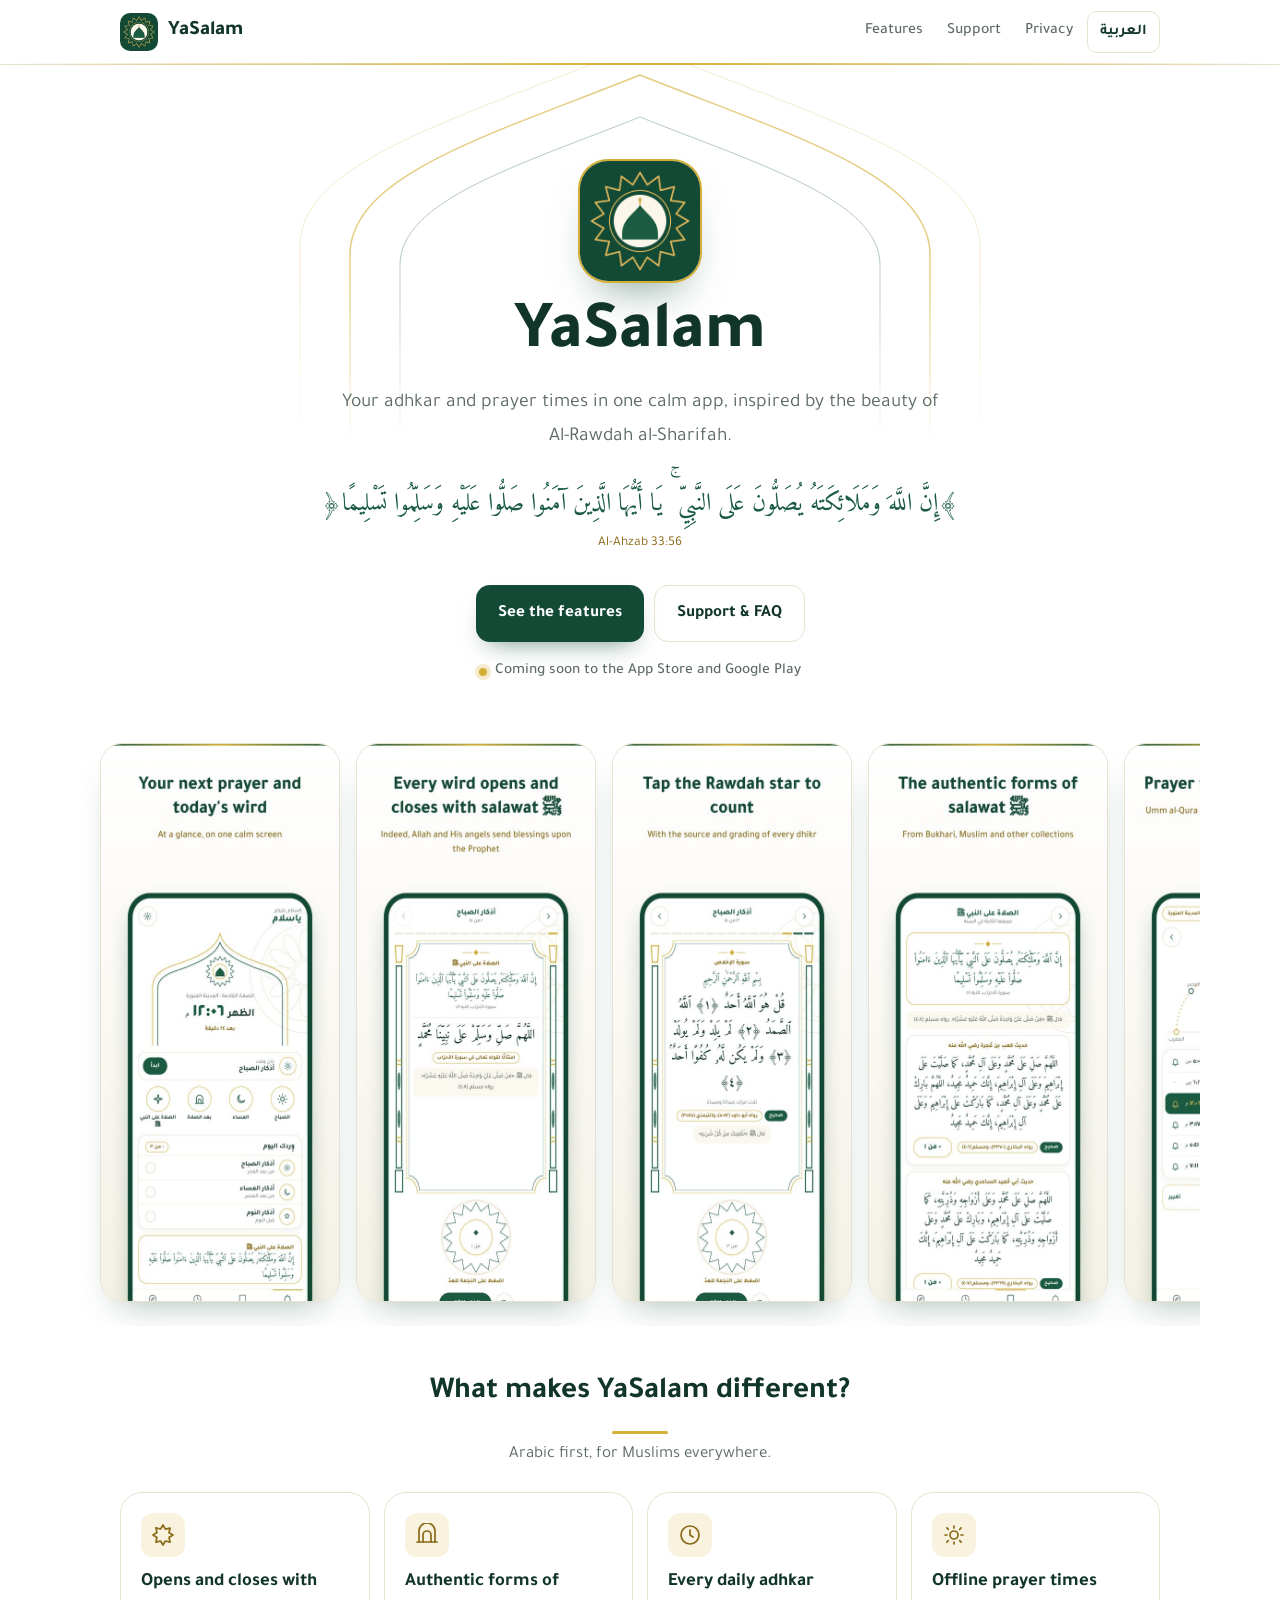
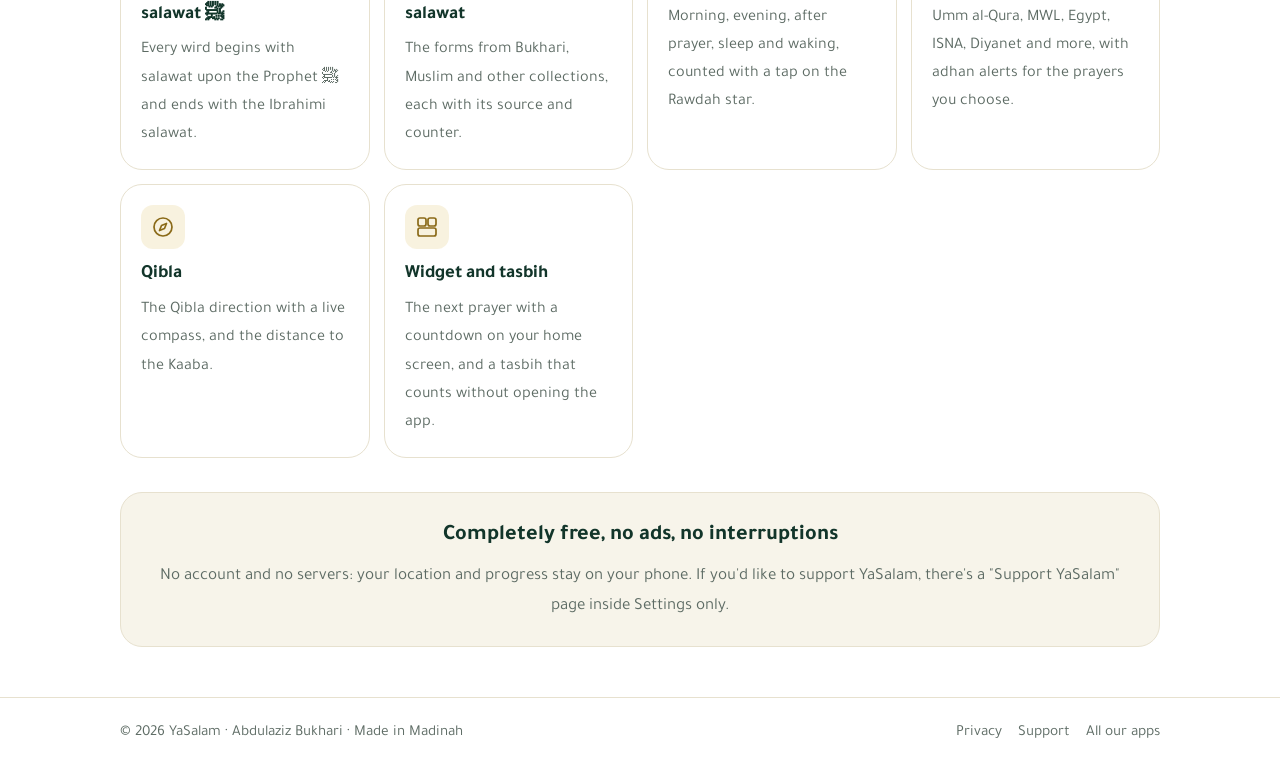
==== index.html @ 7290b542 "YaSalam website: landing, privacy, support Co-Authored-By: Claude Opus 5.5 <noreply@anthropic.com> C" ====
<!doctype html>
<html lang="ar" dir="rtl" data-l="ar">
<head>
<meta charset="utf-8">
<meta name="viewport" content="width=device-width, initial-scale=1, viewport-fit=cover">
<title>ياسلام · YaSalam — أذكار ومواقيت الصلاة والقبلة</title>
<meta name="description" content="ياسلام: أذكار الصباح والمساء تبدأ وتُختم بالصلاة على النبي ﷺ، مواقيت صلاة بدون إنترنت، القبلة، وودجت. مجاني بلا إعلانات. YaSalam: adhkar, offline prayer times and Qibla.">
<meta name="theme-color" content="#FFFFFF" media="(prefers-color-scheme: light)">
<meta name="theme-color" content="#0F2A20" media="(prefers-color-scheme: dark)">
<meta property="og:title" content="ياسلام · YaSalam — أذكار ومواقيت الصلاة والقبلة">
<meta property="og:description" content="ياسلام: أذكار الصباح والمساء تبدأ وتُختم بالصلاة على النبي ﷺ، مواقيت صلاة بدون إنترنت، القبلة، وودجت. مجاني بلا إعلانات. YaSalam: adhkar, offline prayer times and Qibla.">
<meta property="og:image" content="https://bukhaa0s-cyber.github.io/yasalam-app/img/og-ar.jpg">
<meta property="og:type" content="website">
<link rel="icon" href="img/favicon.png">
<link rel="apple-touch-icon" href="img/apple-touch-icon.png">
<link rel="preconnect" href="https://fonts.googleapis.com">
<link rel="preconnect" href="https://fonts.gstatic.com" crossorigin>
<link href="https://fonts.googleapis.com/css2?family=Amiri:wght@400;700&family=Tajawal:wght@400;500;700;800&display=swap" rel="stylesheet">
<link rel="stylesheet" href="site.css">
<script src="lang.js"></script>
</head>
<body>
<header class="top"><div class="wrap">
  <a class="brand" href="./"><img src="img/icon-512.png" alt="" width="38" height="38"><span class="ar">ياسلام</span><span class="en">YaSalam</span></a>
  <nav class="nav">
    <a class="hide-sm" href="./#features"><span class="ar">المزايا</span><span class="en">Features</span></a>
    <a href="support.html"><span class="ar">الدعم</span><span class="en">Support</span></a>
    <a class="hide-sm" href="privacy.html"><span class="ar">الخصوصية</span><span class="en">Privacy</span></a>
    <button class="lang" onclick="toggleLang()"><span class="ar">English</span><span class="en">العربية</span></button>
  </nav>
</div></header>

<main>
<section class="hero"><div class="wrap">
  <svg class="arch" viewBox="0 0 760 380" fill="none" aria-hidden="true">
  <path d="M90 380V190C90 110 230 70 380 10C530 70 670 110 670 190V380" stroke="#D4AF37" stroke-width="1.4" opacity=".7"/>
  <path d="M140 380V200C140 135 260 100 380 52C500 100 620 135 620 200V380" stroke="#1A5B42" stroke-width="1" opacity=".35"/>
  <path d="M40 380V180C40 95 210 50 380 -20C550 50 720 95 720 180V380" stroke="#D4AF37" stroke-width=".8" opacity=".35"/>
</svg>
  <img class="icon" src="img/icon-512.png" alt="" width="120" height="120">
  <h1><span class="ar">ياسلام</span><span class="en">YaSalam</span></h1>
  <p class="sub"><span class="ar">أذكارك ومواقيت صلاتك في تطبيق هادئ، مستوحى من جمال الروضة الشريفة.</span><span class="en">Your adhkar and prayer times in one calm app, inspired by the beauty of Al-Rawdah al-Sharifah.</span></p>
  <p class="verse">﴿إِنَّ اللَّهَ وَمَلَائِكَتَهُ يُصَلُّونَ عَلَى النَّبِيِّ ۚ يَا أَيُّهَا الَّذِينَ آمَنُوا صَلُّوا عَلَيْهِ وَسَلِّمُوا تَسْلِيمًا﴾<small><span class="ar">سورة الأحزاب: ٥٦</span><span class="en">Al-Ahzab 33:56</span></small></p>
  <div class="cta"><a class="btn" href="#features"><span class="ar">اكتشف المزايا</span><span class="en">See the features</span></a><a class="btn ghost" href="support.html"><span class="ar">الدعم والأسئلة</span><span class="en">Support & FAQ</span></a></div>
  <div class="soon"><i></i><span class="ar">قريباً على App Store وGoogle Play</span><span class="en">Coming soon to the App Store and Google Play</span></div>
</div></section>
<div class="shots"><img class="ar" src="shots/ar-1.jpg" alt="" loading="lazy" width="258" height="559"><img class="ar" src="shots/ar-2.jpg" alt="" loading="lazy" width="258" height="559"><img class="ar" src="shots/ar-3.jpg" alt="" loading="lazy" width="258" height="559"><img class="ar" src="shots/ar-4.jpg" alt="" loading="lazy" width="258" height="559"><img class="ar" src="shots/ar-5.jpg" alt="" loading="lazy" width="258" height="559"><img class="ar" src="shots/ar-6.jpg" alt="" loading="lazy" width="258" height="559"><img class="en" src="shots/en-1.jpg" alt="" loading="lazy" width="258" height="559"><img class="en" src="shots/en-2.jpg" alt="" loading="lazy" width="258" height="559"><img class="en" src="shots/en-3.jpg" alt="" loading="lazy" width="258" height="559"><img class="en" src="shots/en-4.jpg" alt="" loading="lazy" width="258" height="559"><img class="en" src="shots/en-5.jpg" alt="" loading="lazy" width="258" height="559"><img class="en" src="shots/en-6.jpg" alt="" loading="lazy" width="258" height="559"></div>
<section id="features"><div class="wrap">
  <h2 class="sec"><span class="ar">ما الذي يميّز ياسلام؟</span><span class="en">What makes YaSalam different?</span></h2>
  <p class="sec"><span class="ar">بالعربي أولاً، ولكل مسلم حول العالم.</span><span class="en">Arabic first, for Muslims everywhere.</span></p>
  <div class="grid"><div class="f"><div class="e"><svg viewBox="0 0 24 24" fill="none" stroke="currentColor" stroke-width="1.7" stroke-linecap="round" stroke-linejoin="round"><path d="M12 2l2.4 4.2 4.7-1.1-1.1 4.7L22 12l-4 2.4 1.1 4.7-4.7-1.1L12 22l-2.4-4-4.7 1.1 1.1-4.7L2 12l4-2.4L4.9 4.9l4.7 1.1z"/></svg></div><h3><span class="ar">يبدأ ويُختم بالصلاة على النبي ﷺ</span><span class="en">Opens and closes with salawat ﷺ</span></h3><p><span class="ar">كل ورد يُفتتح بالصلاة على النبي ﷺ ويُختم بالصلاة الإبراهيمية.</span><span class="en">Every wird begins with salawat upon the Prophet ﷺ and ends with the Ibrahimi salawat.</span></p></div><div class="f"><div class="e"><svg viewBox="0 0 24 24" fill="none" stroke="currentColor" stroke-width="1.7" stroke-linecap="round" stroke-linejoin="round"><path d="M4 19V8a8 8 0 0 1 16 0v11"/><path d="M8 19v-7a4 4 0 0 1 8 0v7"/><path d="M2 19h20"/></svg></div><h3><span class="ar">صيغ الصلاة على النبي ﷺ</span><span class="en">Authentic forms of salawat</span></h3><p><span class="ar">الصيغ الثابتة في الصحيحين وغيرهما، مع المصدر وعدّاد لكل صيغة.</span><span class="en">The forms from Bukhari, Muslim and other collections, each with its source and counter.</span></p></div><div class="f"><div class="e"><svg viewBox="0 0 24 24" fill="none" stroke="currentColor" stroke-width="1.7" stroke-linecap="round" stroke-linejoin="round"><circle cx="12" cy="12" r="9"/><path d="M12 7v5l3 2"/></svg></div><h3><span class="ar">أذكار اليوم كاملة</span><span class="en">Every daily adhkar</span></h3><p><span class="ar">الصباح والمساء وبعد الصلاة والنوم والاستيقاظ، بعدّاد بلمسة على نجمة الروضة.</span><span class="en">Morning, evening, after prayer, sleep and waking, counted with a tap on the Rawdah star.</span></p></div><div class="f"><div class="e"><svg viewBox="0 0 24 24" fill="none" stroke="currentColor" stroke-width="1.7" stroke-linecap="round" stroke-linejoin="round"><path d="M12 3v2M12 19v2M5 12H3M21 12h-2M6.3 6.3 4.9 4.9M19.1 19.1l-1.4-1.4M6.3 17.7l-1.4 1.4M19.1 4.9l-1.4 1.4"/><circle cx="12" cy="12" r="4"/></svg></div><h3><span class="ar">مواقيت بدون إنترنت</span><span class="en">Offline prayer times</span></h3><p><span class="ar">أم القرى ورابطة العالم الإسلامي والهيئة المصرية وISNA وديانت وغيرها، مع تنبيه الأذان.</span><span class="en">Umm al-Qura, MWL, Egypt, ISNA, Diyanet and more, with adhan alerts for the prayers you choose.</span></p></div><div class="f"><div class="e"><svg viewBox="0 0 24 24" fill="none" stroke="currentColor" stroke-width="1.7" stroke-linecap="round" stroke-linejoin="round"><circle cx="12" cy="12" r="9"/><path d="m15.5 8.5-2 5-5 2 2-5z"/></svg></div><h3><span class="ar">القبلة</span><span class="en">Qibla</span></h3><p><span class="ar">اتجاه القبلة بالبوصلة، والمسافة إلى الكعبة المشرفة.</span><span class="en">The Qibla direction with a live compass, and the distance to the Kaaba.</span></p></div><div class="f"><div class="e"><svg viewBox="0 0 24 24" fill="none" stroke="currentColor" stroke-width="1.7" stroke-linecap="round" stroke-linejoin="round"><rect x="3" y="3" width="8" height="8" rx="2"/><rect x="13" y="3" width="8" height="8" rx="2"/><rect x="3" y="13" width="18" height="8" rx="2"/></svg></div><h3><span class="ar">ودجت وسبحة</span><span class="en">Widget and tasbih</span></h3><p><span class="ar">الصلاة القادمة مع العدّ التنازلي على الشاشة الرئيسية، وسبحة تعدّ بلمسة دون فتح التطبيق.</span><span class="en">The next prayer with a countdown on your home screen, and a tasbih that counts without opening the app.</span></p></div></div>
  <div class="free">
    <h3><span class="ar">مجاني بالكامل، بلا إعلانات وبلا مقاطعة</span><span class="en">Completely free, no ads, no interruptions</span></h3>
    <p><span class="ar">لا حساب ولا خوادم: موقعك وأورادك تبقى على جهازك. ومن أحب أن يدعم التطبيق يجد صفحة «ادعم ياسلام» داخل الإعدادات فقط.</span><span class="en">No account and no servers: your location and progress stay on your phone. If you'd like to support YaSalam, there's a "Support YaSalam" page inside Settings only.</span></p>
  </div>
</div></section>
</main>
<footer><div class="wrap">
  <span>© 2026 <span class="ar">ياسلام · عبدالعزيز بخاري · صُنع في المدينة المنورة</span><span class="en">YaSalam · Abdulaziz Bukhari · Made in Madinah</span></span>
  <span class="links">
    <a href="privacy.html"><span class="ar">سياسة الخصوصية</span><span class="en">Privacy</span></a>
    <a href="support.html"><span class="ar">الدعم</span><span class="en">Support</span></a>
    <a href="/"><span class="ar">كل تطبيقاتنا</span><span class="en">All our apps</span></a>
  </span>
</div></footer>
</body>
</html>
---- site.css ----
:root{
  --bg:#FFFFFF; --bg2:#F7F4EA; --card:#FFFFFF; --ink:#12352A; --muted:#5D6B64; --line:#E7E1CF;
  --green:#1A5B42; --green2:#134A35; --gold:#D4AF37; --goldt:#8A6A18; --radius:22px;
}
@media (prefers-color-scheme:dark){
  :root:not([data-theme="light"]){--bg:#0F2A20;--bg2:#13342A;--card:#16392E;--ink:#F3EFE3;--muted:#A9B8B0;--line:#24493C;--green:#7FC4A3;--green2:#0F2A20;--gold:#E2C15A;--goldt:#E2C15A}
}
:root[data-theme="dark"]{--bg:#0F2A20;--bg2:#13342A;--card:#16392E;--ink:#F3EFE3;--muted:#A9B8B0;--line:#24493C;--green:#7FC4A3;--green2:#0F2A20;--gold:#E2C15A;--goldt:#E2C15A}
*{box-sizing:border-box}
html{-webkit-text-size-adjust:100%;scroll-behavior:smooth}
body{margin:0;background:var(--bg);color:var(--ink);font:17px/1.75 'Tajawal',-apple-system,'Segoe UI',Roboto,sans-serif;-webkit-font-smoothing:antialiased}
html[data-l='ar'] .en,html[data-l='en'] .ar{display:none!important}
a{color:var(--green)}
img{display:block;max-width:100%}
.wrap{max-width:1080px;margin:0 auto;padding:0 20px}
.amiri{font-family:'Amiri',serif}
header.top{position:sticky;top:0;z-index:10;background:color-mix(in srgb,var(--bg) 88%,transparent);backdrop-filter:blur(12px);border-bottom:1px solid var(--line)}
header.top::after{content:'';position:absolute;inset:auto 0 -1px 0;height:2px;background:linear-gradient(90deg,transparent,var(--gold),transparent)}
header.top .wrap{display:flex;align-items:center;justify-content:space-between;height:64px;gap:12px}
.brand{display:flex;align-items:center;gap:10px;text-decoration:none;color:var(--ink);font-weight:800;font-size:1.2em}
.brand img{width:38px;height:38px;border-radius:10px}
.nav{display:flex;align-items:center;gap:4px}
.nav a{text-decoration:none;color:var(--muted);font-weight:500;font-size:.92em;padding:8px 10px;border-radius:10px}
.nav a:hover{color:var(--ink);background:var(--bg2)}
.lang{border:1px solid var(--line);background:var(--card);color:var(--ink);border-radius:10px;padding:7px 12px;font:inherit;font-weight:700;font-size:.88em;cursor:pointer}
.lang:hover{border-color:var(--gold)}
@media (max-width:560px){.hide-sm{display:none}}

.hero{position:relative;text-align:center;padding:56px 0 24px;overflow:hidden}
.hero .arch{position:absolute;left:50%;top:0;transform:translateX(-50%);width:min(760px,140vw);height:auto;opacity:.9;z-index:-1;-webkit-mask-image:linear-gradient(#000 55%,transparent);mask-image:linear-gradient(#000 55%,transparent)}
.hero .icon{width:120px;height:120px;border-radius:28px;margin:40px auto 18px;box-shadow:0 0 0 2px var(--gold),0 24px 40px -18px rgba(19,74,53,.5)}
.hero h1{margin:0;font-size:clamp(2.6em,8vw,4em);line-height:1.1;font-weight:800;color:var(--ink)}
.hero .sub{margin:12px auto 0;max-width:620px;font-size:1.15em;color:var(--muted)}
.verse{margin:26px auto 0;max-width:640px;font-family:'Amiri',serif;font-size:1.45em;line-height:2;color:var(--green)}
.verse small{display:block;font-family:'Tajawal',sans-serif;font-size:.55em;color:var(--goldt)}
.cta{display:flex;flex-wrap:wrap;gap:10px;justify-content:center;margin:28px 0 0}
.btn{display:inline-flex;align-items:center;gap:8px;text-decoration:none;font-weight:700;padding:13px 22px;border-radius:14px;background:var(--green2);color:#fff;box-shadow:0 12px 24px -12px rgba(19,74,53,.6)}
:root[data-theme="dark"] .btn{background:var(--gold);color:#0F2A20}
@media (prefers-color-scheme:dark){:root:not([data-theme="light"]) .btn{background:var(--gold);color:#0F2A20}}
.btn.ghost{background:transparent;color:var(--ink);border:1px solid var(--line);box-shadow:none}
.soon{display:inline-flex;align-items:center;gap:8px;margin-top:16px;font-size:.9em;font-weight:500;color:var(--muted)}
.soon i{width:8px;height:8px;border-radius:50%;background:var(--gold);box-shadow:0 0 0 4px color-mix(in srgb,var(--gold) 25%,transparent)}

.shots{display:flex;gap:16px;overflow-x:auto;scroll-snap-type:x mandatory;padding:30px 20px 24px;margin:0 auto;max-width:1120px;scrollbar-width:thin}
.shots img{flex:0 0 auto;width:min(240px,62vw);border-radius:22px;scroll-snap-align:center;box-shadow:0 18px 36px -20px rgba(19,74,53,.45);border:1px solid var(--line)}

h2.sec{text-align:center;font-size:1.8em;margin:40px 0 6px}
h2.sec::after{content:'';display:block;width:56px;height:3px;margin:12px auto 0;border-radius:3px;background:var(--gold)}
p.sec{text-align:center;color:var(--muted);margin:0 0 22px}
.grid{display:grid;grid-template-columns:repeat(auto-fit,minmax(240px,1fr));gap:14px}
.f{background:var(--card);border:1px solid var(--line);border-radius:var(--radius);padding:20px}
.f .e{width:44px;height:44px;border-radius:12px;display:grid;place-items:center;background:color-mix(in srgb,var(--gold) 16%,transparent);color:var(--goldt);margin-bottom:10px}
.f .e svg{width:24px;height:24px}
.f h3{margin:0 0 4px;font-size:1.1em}
.f p{margin:0;color:var(--muted);font-size:.95em}
.free{margin:34px 0 0;background:var(--bg2);border:1px solid var(--line);border-radius:var(--radius);padding:24px;text-align:center}
.free h3{margin:0 0 6px;font-size:1.3em}
.free p{margin:0;color:var(--muted)}

.doc{max-width:760px;margin:0 auto;padding:40px 20px 20px}
.doc h1{font-size:2em;margin:0 0 4px}
.doc .date{color:var(--muted);margin:0 0 20px}
.doc h2{font-size:1.25em;margin:28px 0 8px;color:var(--green)}
.doc ul{padding-inline-start:22px}
.doc li{margin:4px 0}
.card{background:var(--card);border:1px solid var(--line);border-radius:var(--radius);padding:20px;margin:14px 0}
details{background:var(--card);border:1px solid var(--line);border-radius:16px;padding:14px 18px;margin:10px 0}
summary{cursor:pointer;font-weight:700}
details p{margin:10px 0 0;color:var(--muted)}

footer{margin-top:50px;border-top:1px solid var(--line);padding:22px 0 30px;color:var(--muted);font-size:.9em}
footer .wrap{display:flex;flex-wrap:wrap;gap:10px 22px;justify-content:space-between;align-items:center}
footer a{color:var(--muted);text-decoration:none}
footer a:hover{color:var(--ink)}
footer .links{display:flex;gap:16px;flex-wrap:wrap}
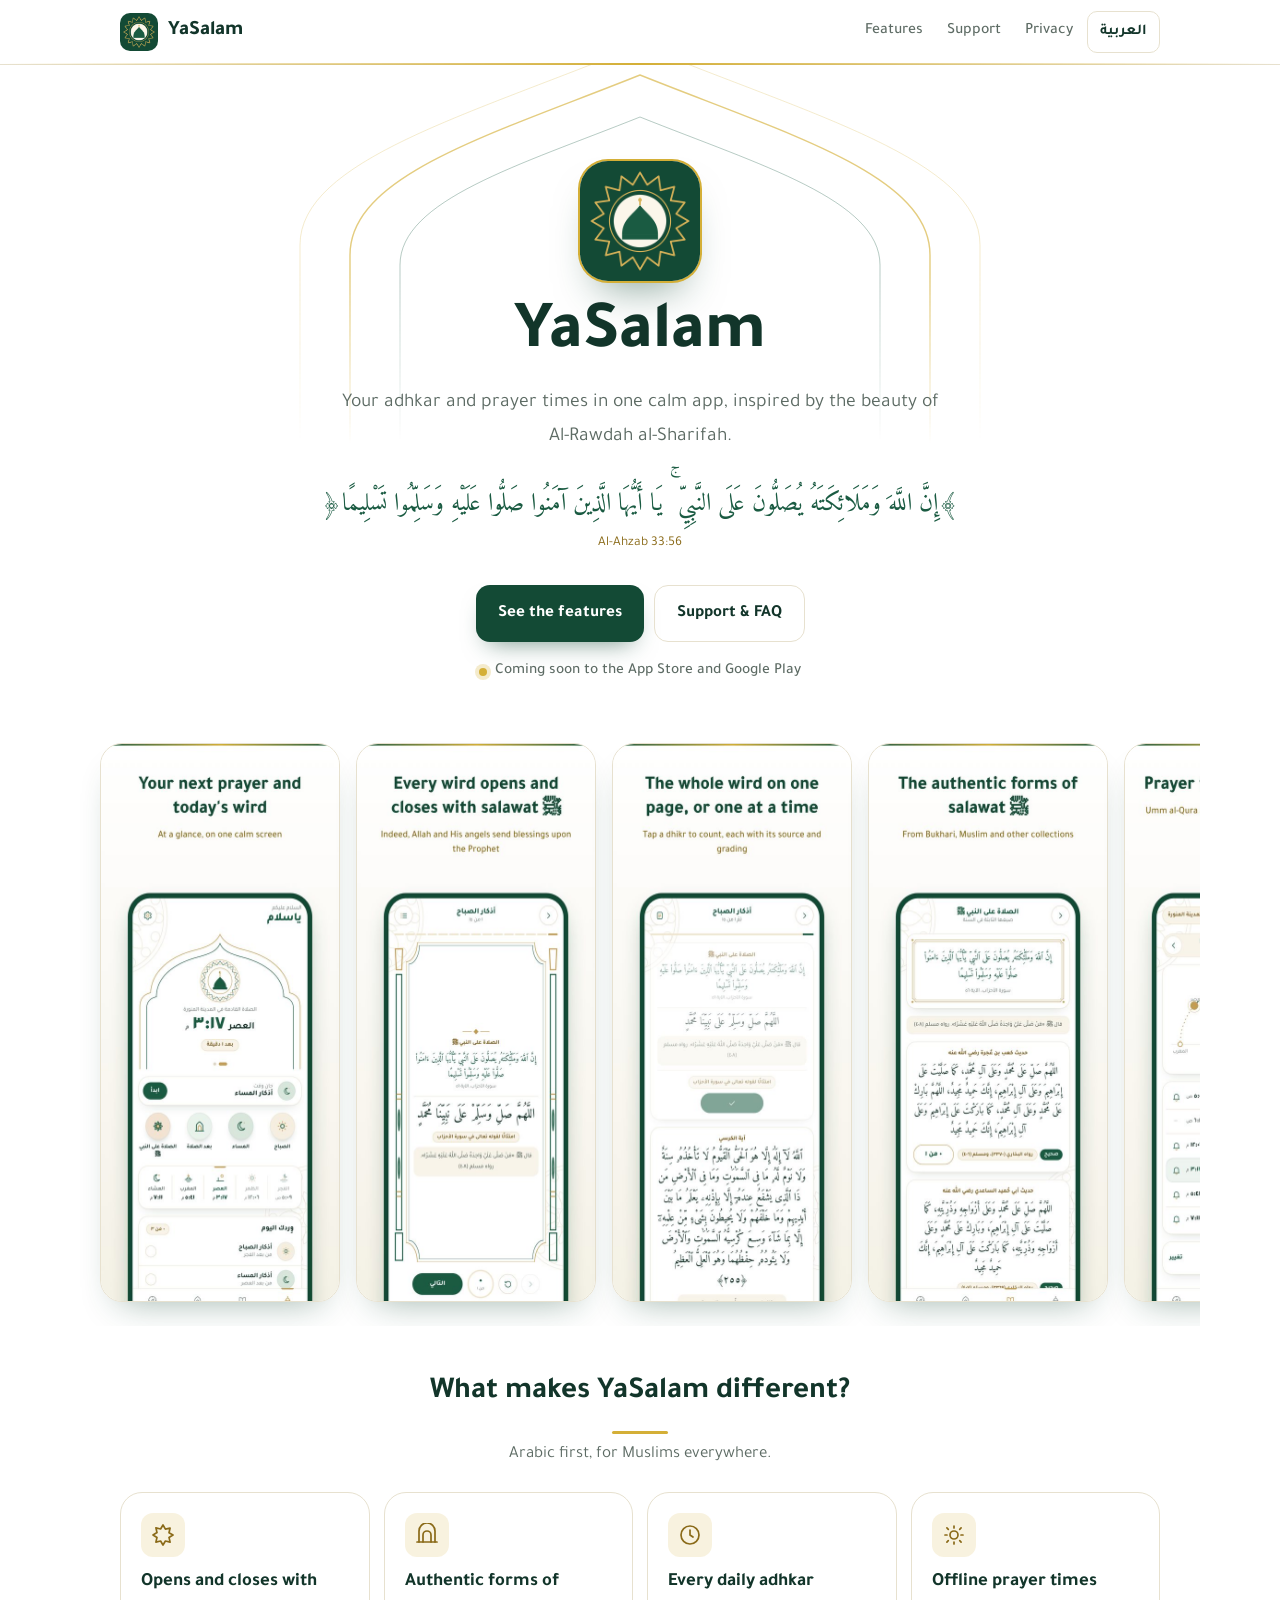
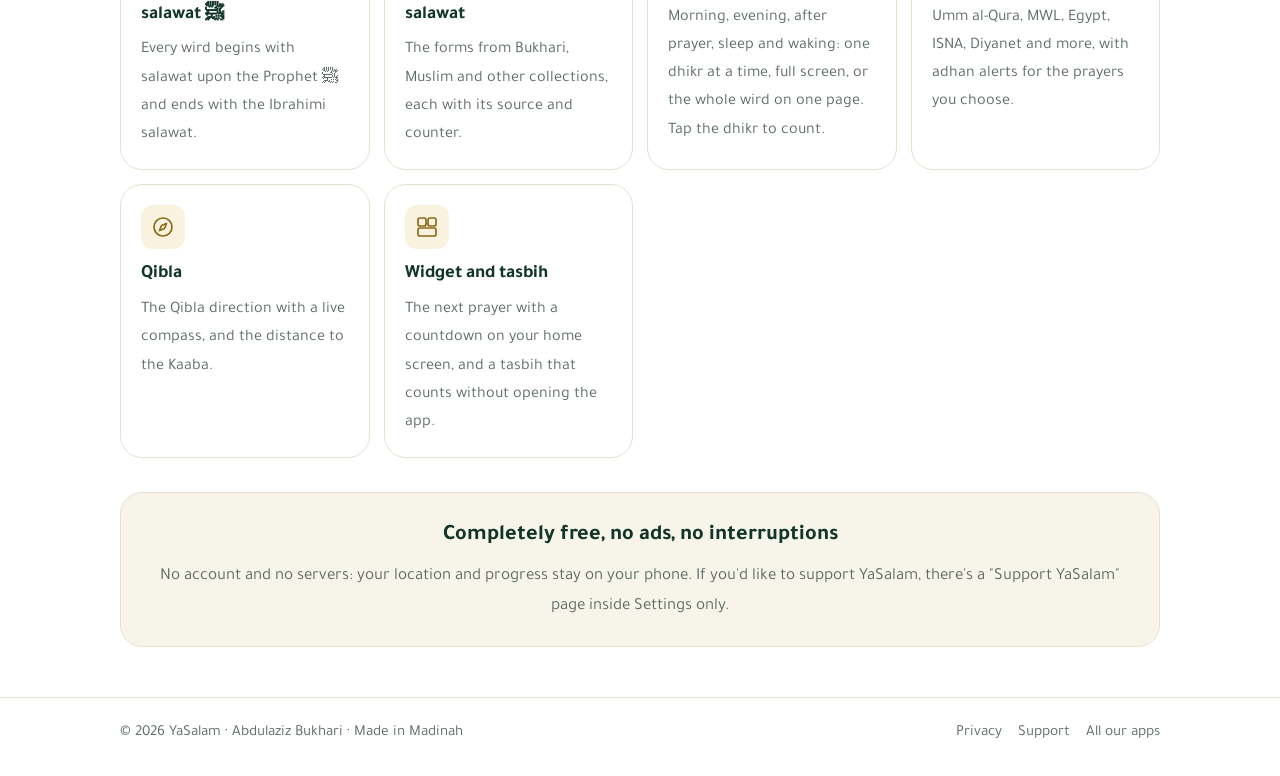
==== commit 3f353667: "Adhkar views copy and screenshots Co-Authored-By: Claude Opus 5.5 <noreply@anthropic.com> Claude-Ses" ====
--- a/index.html
+++ b/index.html
@@ -48,7 +48,7 @@
 <section id="features"><div class="wrap">
   <h2 class="sec"><span class="ar">ما الذي يميّز ياسلام؟</span><span class="en">What makes YaSalam different?</span></h2>
   <p class="sec"><span class="ar">بالعربي أولاً، ولكل مسلم حول العالم.</span><span class="en">Arabic first, for Muslims everywhere.</span></p>
-  <div class="grid"><div class="f"><div class="e"><svg viewBox="0 0 24 24" fill="none" stroke="currentColor" stroke-width="1.7" stroke-linecap="round" stroke-linejoin="round"><path d="M12 2l2.4 4.2 4.7-1.1-1.1 4.7L22 12l-4 2.4 1.1 4.7-4.7-1.1L12 22l-2.4-4-4.7 1.1 1.1-4.7L2 12l4-2.4L4.9 4.9l4.7 1.1z"/></svg></div><h3><span class="ar">يبدأ ويُختم بالصلاة على النبي ﷺ</span><span class="en">Opens and closes with salawat ﷺ</span></h3><p><span class="ar">كل ورد يُفتتح بالصلاة على النبي ﷺ ويُختم بالصلاة الإبراهيمية.</span><span class="en">Every wird begins with salawat upon the Prophet ﷺ and ends with the Ibrahimi salawat.</span></p></div><div class="f"><div class="e"><svg viewBox="0 0 24 24" fill="none" stroke="currentColor" stroke-width="1.7" stroke-linecap="round" stroke-linejoin="round"><path d="M4 19V8a8 8 0 0 1 16 0v11"/><path d="M8 19v-7a4 4 0 0 1 8 0v7"/><path d="M2 19h20"/></svg></div><h3><span class="ar">صيغ الصلاة على النبي ﷺ</span><span class="en">Authentic forms of salawat</span></h3><p><span class="ar">الصيغ الثابتة في الصحيحين وغيرهما، مع المصدر وعدّاد لكل صيغة.</span><span class="en">The forms from Bukhari, Muslim and other collections, each with its source and counter.</span></p></div><div class="f"><div class="e"><svg viewBox="0 0 24 24" fill="none" stroke="currentColor" stroke-width="1.7" stroke-linecap="round" stroke-linejoin="round"><circle cx="12" cy="12" r="9"/><path d="M12 7v5l3 2"/></svg></div><h3><span class="ar">أذكار اليوم كاملة</span><span class="en">Every daily adhkar</span></h3><p><span class="ar">الصباح والمساء وبعد الصلاة والنوم والاستيقاظ، بعدّاد بلمسة على نجمة الروضة.</span><span class="en">Morning, evening, after prayer, sleep and waking, counted with a tap on the Rawdah star.</span></p></div><div class="f"><div class="e"><svg viewBox="0 0 24 24" fill="none" stroke="currentColor" stroke-width="1.7" stroke-linecap="round" stroke-linejoin="round"><path d="M12 3v2M12 19v2M5 12H3M21 12h-2M6.3 6.3 4.9 4.9M19.1 19.1l-1.4-1.4M6.3 17.7l-1.4 1.4M19.1 4.9l-1.4 1.4"/><circle cx="12" cy="12" r="4"/></svg></div><h3><span class="ar">مواقيت بدون إنترنت</span><span class="en">Offline prayer times</span></h3><p><span class="ar">أم القرى ورابطة العالم الإسلامي والهيئة المصرية وISNA وديانت وغيرها، مع تنبيه الأذان.</span><span class="en">Umm al-Qura, MWL, Egypt, ISNA, Diyanet and more, with adhan alerts for the prayers you choose.</span></p></div><div class="f"><div class="e"><svg viewBox="0 0 24 24" fill="none" stroke="currentColor" stroke-width="1.7" stroke-linecap="round" stroke-linejoin="round"><circle cx="12" cy="12" r="9"/><path d="m15.5 8.5-2 5-5 2 2-5z"/></svg></div><h3><span class="ar">القبلة</span><span class="en">Qibla</span></h3><p><span class="ar">اتجاه القبلة بالبوصلة، والمسافة إلى الكعبة المشرفة.</span><span class="en">The Qibla direction with a live compass, and the distance to the Kaaba.</span></p></div><div class="f"><div class="e"><svg viewBox="0 0 24 24" fill="none" stroke="currentColor" stroke-width="1.7" stroke-linecap="round" stroke-linejoin="round"><rect x="3" y="3" width="8" height="8" rx="2"/><rect x="13" y="3" width="8" height="8" rx="2"/><rect x="3" y="13" width="18" height="8" rx="2"/></svg></div><h3><span class="ar">ودجت وسبحة</span><span class="en">Widget and tasbih</span></h3><p><span class="ar">الصلاة القادمة مع العدّ التنازلي على الشاشة الرئيسية، وسبحة تعدّ بلمسة دون فتح التطبيق.</span><span class="en">The next prayer with a countdown on your home screen, and a tasbih that counts without opening the app.</span></p></div></div>
+  <div class="grid"><div class="f"><div class="e"><svg viewBox="0 0 24 24" fill="none" stroke="currentColor" stroke-width="1.7" stroke-linecap="round" stroke-linejoin="round"><path d="M12 2l2.4 4.2 4.7-1.1-1.1 4.7L22 12l-4 2.4 1.1 4.7-4.7-1.1L12 22l-2.4-4-4.7 1.1 1.1-4.7L2 12l4-2.4L4.9 4.9l4.7 1.1z"/></svg></div><h3><span class="ar">يبدأ ويُختم بالصلاة على النبي ﷺ</span><span class="en">Opens and closes with salawat ﷺ</span></h3><p><span class="ar">كل ورد يُفتتح بالصلاة على النبي ﷺ ويُختم بالصلاة الإبراهيمية.</span><span class="en">Every wird begins with salawat upon the Prophet ﷺ and ends with the Ibrahimi salawat.</span></p></div><div class="f"><div class="e"><svg viewBox="0 0 24 24" fill="none" stroke="currentColor" stroke-width="1.7" stroke-linecap="round" stroke-linejoin="round"><path d="M4 19V8a8 8 0 0 1 16 0v11"/><path d="M8 19v-7a4 4 0 0 1 8 0v7"/><path d="M2 19h20"/></svg></div><h3><span class="ar">صيغ الصلاة على النبي ﷺ</span><span class="en">Authentic forms of salawat</span></h3><p><span class="ar">الصيغ الثابتة في الصحيحين وغيرهما، مع المصدر وعدّاد لكل صيغة.</span><span class="en">The forms from Bukhari, Muslim and other collections, each with its source and counter.</span></p></div><div class="f"><div class="e"><svg viewBox="0 0 24 24" fill="none" stroke="currentColor" stroke-width="1.7" stroke-linecap="round" stroke-linejoin="round"><circle cx="12" cy="12" r="9"/><path d="M12 7v5l3 2"/></svg></div><h3><span class="ar">أذكار اليوم كاملة</span><span class="en">Every daily adhkar</span></h3><p><span class="ar">الصباح والمساء وبعد الصلاة والنوم والاستيقاظ: ذكرًا بذكر بملء الشاشة أو الوِرد كاملًا في صفحة، وتعدّ بلمسة على الذكر.</span><span class="en">Morning, evening, after prayer, sleep and waking: one dhikr at a time, full screen, or the whole wird on one page. Tap the dhikr to count.</span></p></div><div class="f"><div class="e"><svg viewBox="0 0 24 24" fill="none" stroke="currentColor" stroke-width="1.7" stroke-linecap="round" stroke-linejoin="round"><path d="M12 3v2M12 19v2M5 12H3M21 12h-2M6.3 6.3 4.9 4.9M19.1 19.1l-1.4-1.4M6.3 17.7l-1.4 1.4M19.1 4.9l-1.4 1.4"/><circle cx="12" cy="12" r="4"/></svg></div><h3><span class="ar">مواقيت بدون إنترنت</span><span class="en">Offline prayer times</span></h3><p><span class="ar">أم القرى ورابطة العالم الإسلامي والهيئة المصرية وISNA وديانت وغيرها، مع تنبيه الأذان.</span><span class="en">Umm al-Qura, MWL, Egypt, ISNA, Diyanet and more, with adhan alerts for the prayers you choose.</span></p></div><div class="f"><div class="e"><svg viewBox="0 0 24 24" fill="none" stroke="currentColor" stroke-width="1.7" stroke-linecap="round" stroke-linejoin="round"><circle cx="12" cy="12" r="9"/><path d="m15.5 8.5-2 5-5 2 2-5z"/></svg></div><h3><span class="ar">القبلة</span><span class="en">Qibla</span></h3><p><span class="ar">اتجاه القبلة بالبوصلة، والمسافة إلى الكعبة المشرفة.</span><span class="en">The Qibla direction with a live compass, and the distance to the Kaaba.</span></p></div><div class="f"><div class="e"><svg viewBox="0 0 24 24" fill="none" stroke="currentColor" stroke-width="1.7" stroke-linecap="round" stroke-linejoin="round"><rect x="3" y="3" width="8" height="8" rx="2"/><rect x="13" y="3" width="8" height="8" rx="2"/><rect x="3" y="13" width="18" height="8" rx="2"/></svg></div><h3><span class="ar">ودجت وسبحة</span><span class="en">Widget and tasbih</span></h3><p><span class="ar">الصلاة القادمة مع العدّ التنازلي على الشاشة الرئيسية، وسبحة تعدّ بلمسة دون فتح التطبيق.</span><span class="en">The next prayer with a countdown on your home screen, and a tasbih that counts without opening the app.</span></p></div></div>
   <div class="free">
     <h3><span class="ar">مجاني بالكامل، بلا إعلانات وبلا مقاطعة</span><span class="en">Completely free, no ads, no interruptions</span></h3>
     <p><span class="ar">لا حساب ولا خوادم: موقعك وأورادك تبقى على جهازك. ومن أحب أن يدعم التطبيق يجد صفحة «ادعم ياسلام» داخل الإعدادات فقط.</span><span class="en">No account and no servers: your location and progress stay on your phone. If you'd like to support YaSalam, there's a "Support YaSalam" page inside Settings only.</span></p>
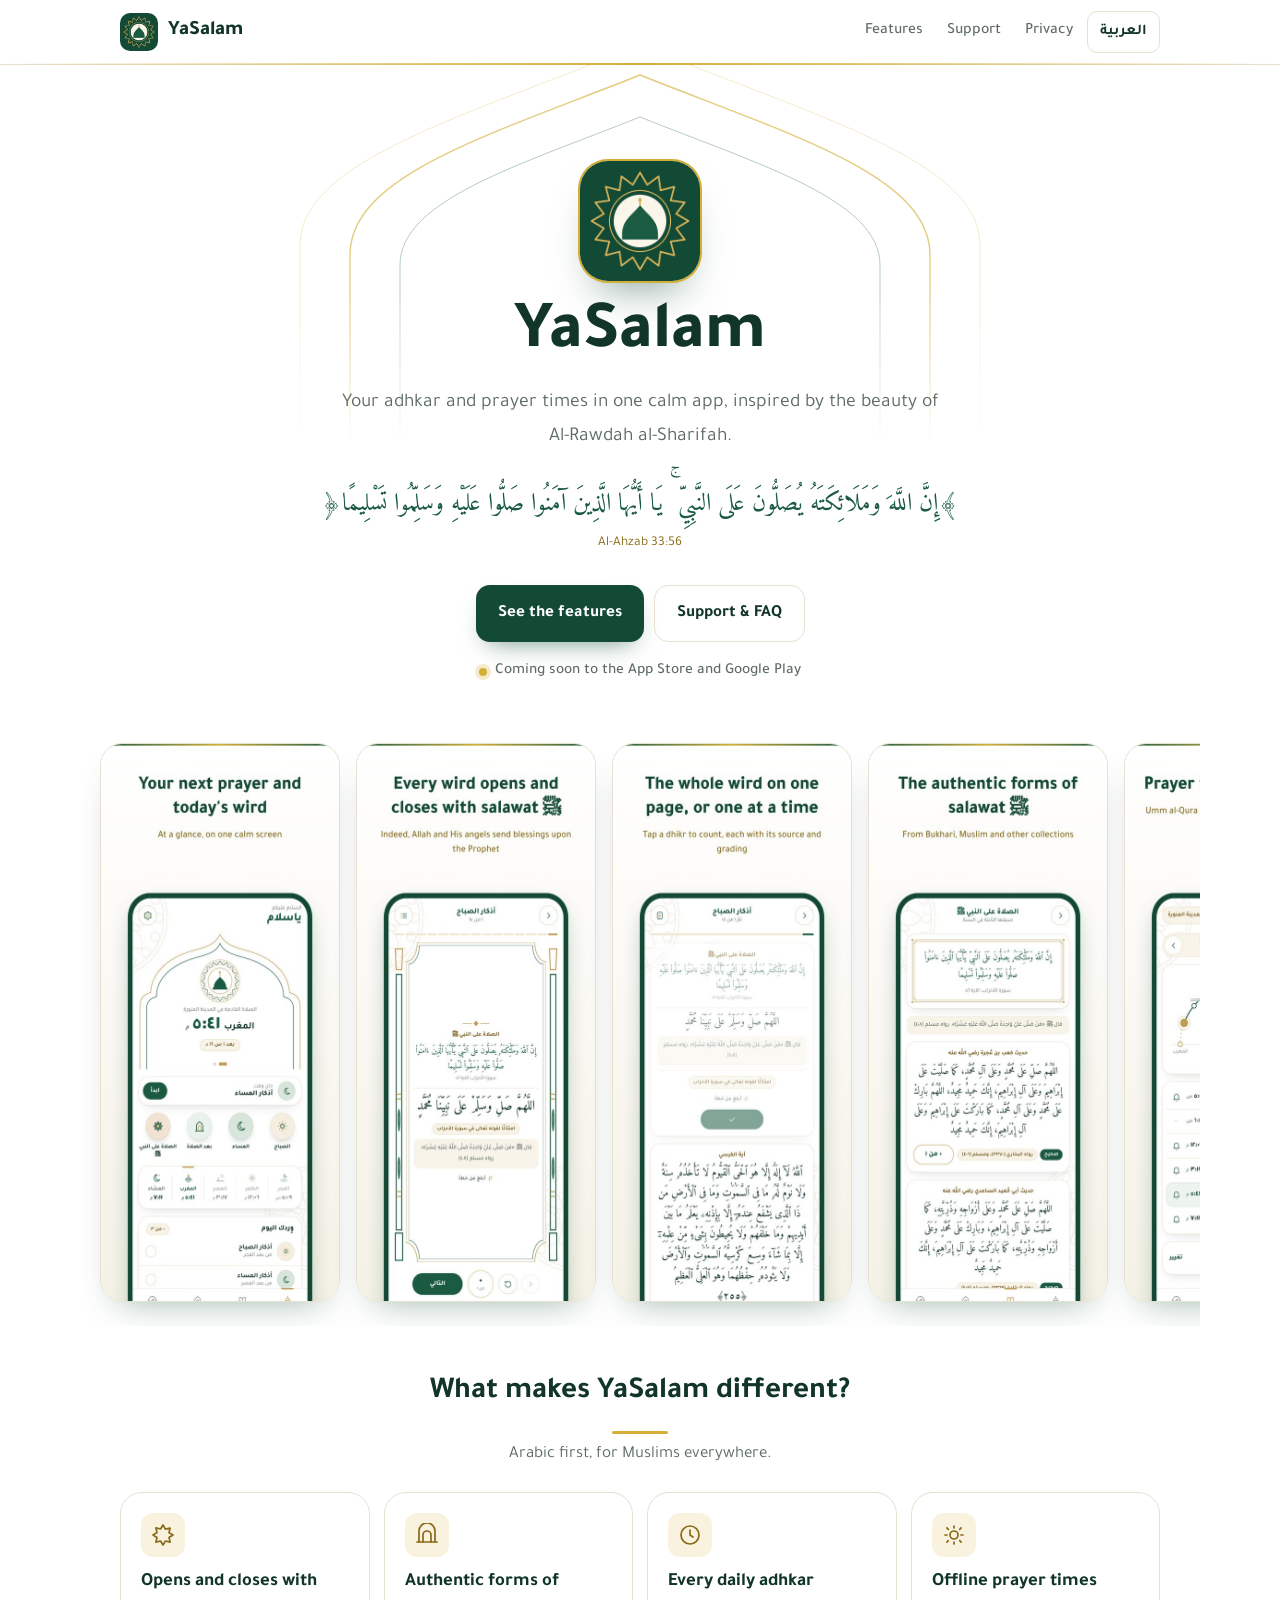
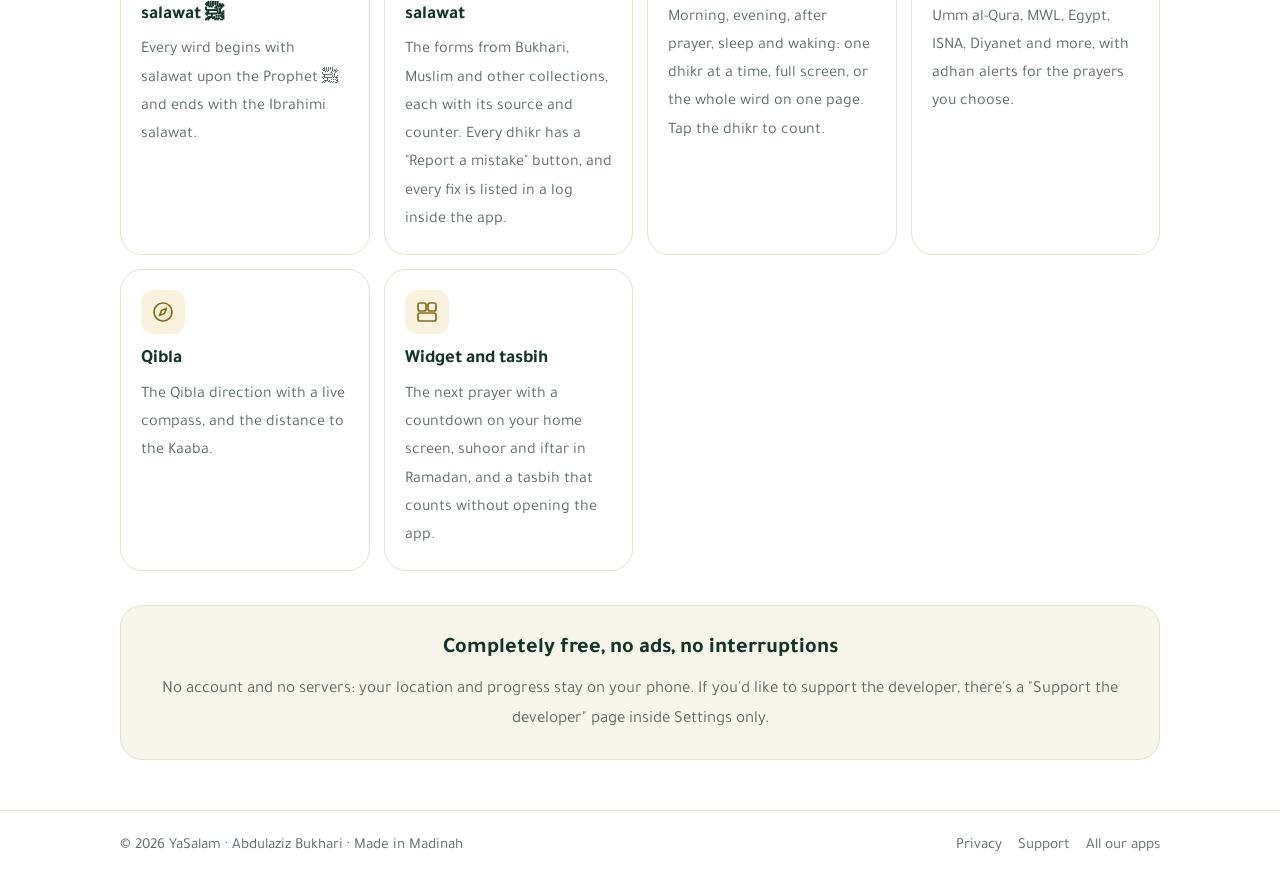
==== commit a3185e47: "No ads, «ادعم المطوّر», Ramadan, report a mistake Privacy page: no ads or tracking; the report link " ====
--- a/index.html
+++ b/index.html
@@ -48,10 +48,10 @@
 <section id="features"><div class="wrap">
   <h2 class="sec"><span class="ar">ما الذي يميّز ياسلام؟</span><span class="en">What makes YaSalam different?</span></h2>
   <p class="sec"><span class="ar">بالعربي أولاً، ولكل مسلم حول العالم.</span><span class="en">Arabic first, for Muslims everywhere.</span></p>
-  <div class="grid"><div class="f"><div class="e"><svg viewBox="0 0 24 24" fill="none" stroke="currentColor" stroke-width="1.7" stroke-linecap="round" stroke-linejoin="round"><path d="M12 2l2.4 4.2 4.7-1.1-1.1 4.7L22 12l-4 2.4 1.1 4.7-4.7-1.1L12 22l-2.4-4-4.7 1.1 1.1-4.7L2 12l4-2.4L4.9 4.9l4.7 1.1z"/></svg></div><h3><span class="ar">يبدأ ويُختم بالصلاة على النبي ﷺ</span><span class="en">Opens and closes with salawat ﷺ</span></h3><p><span class="ar">كل ورد يُفتتح بالصلاة على النبي ﷺ ويُختم بالصلاة الإبراهيمية.</span><span class="en">Every wird begins with salawat upon the Prophet ﷺ and ends with the Ibrahimi salawat.</span></p></div><div class="f"><div class="e"><svg viewBox="0 0 24 24" fill="none" stroke="currentColor" stroke-width="1.7" stroke-linecap="round" stroke-linejoin="round"><path d="M4 19V8a8 8 0 0 1 16 0v11"/><path d="M8 19v-7a4 4 0 0 1 8 0v7"/><path d="M2 19h20"/></svg></div><h3><span class="ar">صيغ الصلاة على النبي ﷺ</span><span class="en">Authentic forms of salawat</span></h3><p><span class="ar">الصيغ الثابتة في الصحيحين وغيرهما، مع المصدر وعدّاد لكل صيغة.</span><span class="en">The forms from Bukhari, Muslim and other collections, each with its source and counter.</span></p></div><div class="f"><div class="e"><svg viewBox="0 0 24 24" fill="none" stroke="currentColor" stroke-width="1.7" stroke-linecap="round" stroke-linejoin="round"><circle cx="12" cy="12" r="9"/><path d="M12 7v5l3 2"/></svg></div><h3><span class="ar">أذكار اليوم كاملة</span><span class="en">Every daily adhkar</span></h3><p><span class="ar">الصباح والمساء وبعد الصلاة والنوم والاستيقاظ: ذكرًا بذكر بملء الشاشة أو الوِرد كاملًا في صفحة، وتعدّ بلمسة على الذكر.</span><span class="en">Morning, evening, after prayer, sleep and waking: one dhikr at a time, full screen, or the whole wird on one page. Tap the dhikr to count.</span></p></div><div class="f"><div class="e"><svg viewBox="0 0 24 24" fill="none" stroke="currentColor" stroke-width="1.7" stroke-linecap="round" stroke-linejoin="round"><path d="M12 3v2M12 19v2M5 12H3M21 12h-2M6.3 6.3 4.9 4.9M19.1 19.1l-1.4-1.4M6.3 17.7l-1.4 1.4M19.1 4.9l-1.4 1.4"/><circle cx="12" cy="12" r="4"/></svg></div><h3><span class="ar">مواقيت بدون إنترنت</span><span class="en">Offline prayer times</span></h3><p><span class="ar">أم القرى ورابطة العالم الإسلامي والهيئة المصرية وISNA وديانت وغيرها، مع تنبيه الأذان.</span><span class="en">Umm al-Qura, MWL, Egypt, ISNA, Diyanet and more, with adhan alerts for the prayers you choose.</span></p></div><div class="f"><div class="e"><svg viewBox="0 0 24 24" fill="none" stroke="currentColor" stroke-width="1.7" stroke-linecap="round" stroke-linejoin="round"><circle cx="12" cy="12" r="9"/><path d="m15.5 8.5-2 5-5 2 2-5z"/></svg></div><h3><span class="ar">القبلة</span><span class="en">Qibla</span></h3><p><span class="ar">اتجاه القبلة بالبوصلة، والمسافة إلى الكعبة المشرفة.</span><span class="en">The Qibla direction with a live compass, and the distance to the Kaaba.</span></p></div><div class="f"><div class="e"><svg viewBox="0 0 24 24" fill="none" stroke="currentColor" stroke-width="1.7" stroke-linecap="round" stroke-linejoin="round"><rect x="3" y="3" width="8" height="8" rx="2"/><rect x="13" y="3" width="8" height="8" rx="2"/><rect x="3" y="13" width="18" height="8" rx="2"/></svg></div><h3><span class="ar">ودجت وسبحة</span><span class="en">Widget and tasbih</span></h3><p><span class="ar">الصلاة القادمة مع العدّ التنازلي على الشاشة الرئيسية، وسبحة تعدّ بلمسة دون فتح التطبيق.</span><span class="en">The next prayer with a countdown on your home screen, and a tasbih that counts without opening the app.</span></p></div></div>
+  <div class="grid"><div class="f"><div class="e"><svg viewBox="0 0 24 24" fill="none" stroke="currentColor" stroke-width="1.7" stroke-linecap="round" stroke-linejoin="round"><path d="M12 2l2.4 4.2 4.7-1.1-1.1 4.7L22 12l-4 2.4 1.1 4.7-4.7-1.1L12 22l-2.4-4-4.7 1.1 1.1-4.7L2 12l4-2.4L4.9 4.9l4.7 1.1z"/></svg></div><h3><span class="ar">يبدأ ويُختم بالصلاة على النبي ﷺ</span><span class="en">Opens and closes with salawat ﷺ</span></h3><p><span class="ar">كل ورد يُفتتح بالصلاة على النبي ﷺ ويُختم بالصلاة الإبراهيمية.</span><span class="en">Every wird begins with salawat upon the Prophet ﷺ and ends with the Ibrahimi salawat.</span></p></div><div class="f"><div class="e"><svg viewBox="0 0 24 24" fill="none" stroke="currentColor" stroke-width="1.7" stroke-linecap="round" stroke-linejoin="round"><path d="M4 19V8a8 8 0 0 1 16 0v11"/><path d="M8 19v-7a4 4 0 0 1 8 0v7"/><path d="M2 19h20"/></svg></div><h3><span class="ar">صيغ الصلاة على النبي ﷺ</span><span class="en">Authentic forms of salawat</span></h3><p><span class="ar">الصيغ الثابتة في الصحيحين وغيرهما، مع المصدر وعدّاد لكل صيغة. ولكل ذكر زر «أبلغ عن خطأ»، وكل تصحيح يُعلن في سجل داخل التطبيق.</span><span class="en">The forms from Bukhari, Muslim and other collections, each with its source and counter. Every dhikr has a "Report a mistake" button, and every fix is listed in a log inside the app.</span></p></div><div class="f"><div class="e"><svg viewBox="0 0 24 24" fill="none" stroke="currentColor" stroke-width="1.7" stroke-linecap="round" stroke-linejoin="round"><circle cx="12" cy="12" r="9"/><path d="M12 7v5l3 2"/></svg></div><h3><span class="ar">أذكار اليوم كاملة</span><span class="en">Every daily adhkar</span></h3><p><span class="ar">الصباح والمساء وبعد الصلاة والنوم والاستيقاظ: ذكرًا بذكر بملء الشاشة أو الوِرد كاملًا في صفحة، وتعدّ بلمسة على الذكر.</span><span class="en">Morning, evening, after prayer, sleep and waking: one dhikr at a time, full screen, or the whole wird on one page. Tap the dhikr to count.</span></p></div><div class="f"><div class="e"><svg viewBox="0 0 24 24" fill="none" stroke="currentColor" stroke-width="1.7" stroke-linecap="round" stroke-linejoin="round"><path d="M12 3v2M12 19v2M5 12H3M21 12h-2M6.3 6.3 4.9 4.9M19.1 19.1l-1.4-1.4M6.3 17.7l-1.4 1.4M19.1 4.9l-1.4 1.4"/><circle cx="12" cy="12" r="4"/></svg></div><h3><span class="ar">مواقيت بدون إنترنت</span><span class="en">Offline prayer times</span></h3><p><span class="ar">أم القرى ورابطة العالم الإسلامي والهيئة المصرية وISNA وديانت وغيرها، مع تنبيه الأذان.</span><span class="en">Umm al-Qura, MWL, Egypt, ISNA, Diyanet and more, with adhan alerts for the prayers you choose.</span></p></div><div class="f"><div class="e"><svg viewBox="0 0 24 24" fill="none" stroke="currentColor" stroke-width="1.7" stroke-linecap="round" stroke-linejoin="round"><circle cx="12" cy="12" r="9"/><path d="m15.5 8.5-2 5-5 2 2-5z"/></svg></div><h3><span class="ar">القبلة</span><span class="en">Qibla</span></h3><p><span class="ar">اتجاه القبلة بالبوصلة، والمسافة إلى الكعبة المشرفة.</span><span class="en">The Qibla direction with a live compass, and the distance to the Kaaba.</span></p></div><div class="f"><div class="e"><svg viewBox="0 0 24 24" fill="none" stroke="currentColor" stroke-width="1.7" stroke-linecap="round" stroke-linejoin="round"><rect x="3" y="3" width="8" height="8" rx="2"/><rect x="13" y="3" width="8" height="8" rx="2"/><rect x="3" y="13" width="18" height="8" rx="2"/></svg></div><h3><span class="ar">ودجت وسبحة</span><span class="en">Widget and tasbih</span></h3><p><span class="ar">الصلاة القادمة مع العدّ التنازلي على الشاشة الرئيسية، وفي رمضان السحور والإفطار، وسبحة تعدّ بلمسة دون فتح التطبيق.</span><span class="en">The next prayer with a countdown on your home screen, suhoor and iftar in Ramadan, and a tasbih that counts without opening the app.</span></p></div></div>
   <div class="free">
     <h3><span class="ar">مجاني بالكامل، بلا إعلانات وبلا مقاطعة</span><span class="en">Completely free, no ads, no interruptions</span></h3>
-    <p><span class="ar">لا حساب ولا خوادم: موقعك وأورادك تبقى على جهازك. ومن أحب أن يدعم التطبيق يجد صفحة «ادعم ياسلام» داخل الإعدادات فقط.</span><span class="en">No account and no servers: your location and progress stay on your phone. If you'd like to support YaSalam, there's a "Support YaSalam" page inside Settings only.</span></p>
+    <p><span class="ar">لا حساب ولا خوادم: موقعك وأورادك تبقى على جهازك. ومن أحب أن يدعم المطوّر يجد صفحة «ادعم المطوّر» داخل الإعدادات فقط.</span><span class="en">No account and no servers: your location and progress stay on your phone. If you'd like to support the developer, there's a "Support the developer" page inside Settings only.</span></p>
   </div>
 </div></section>
 </main>
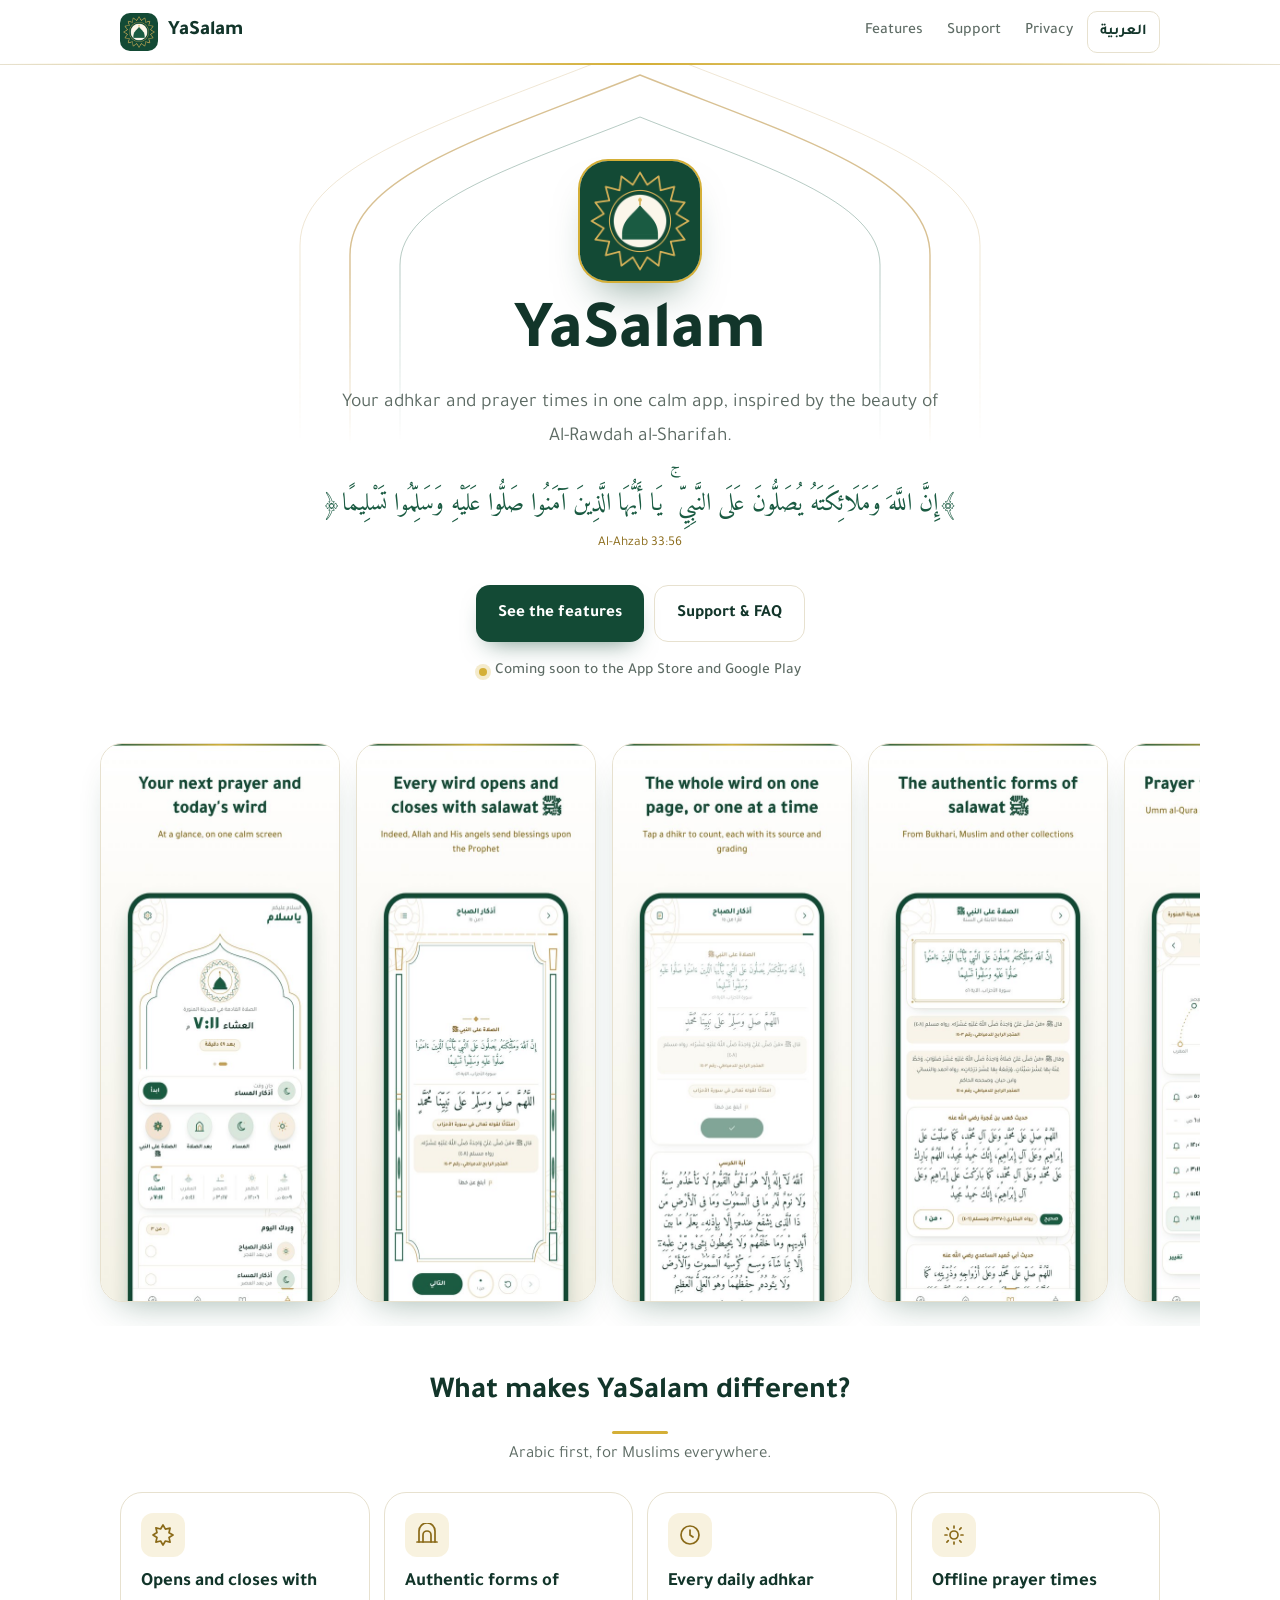
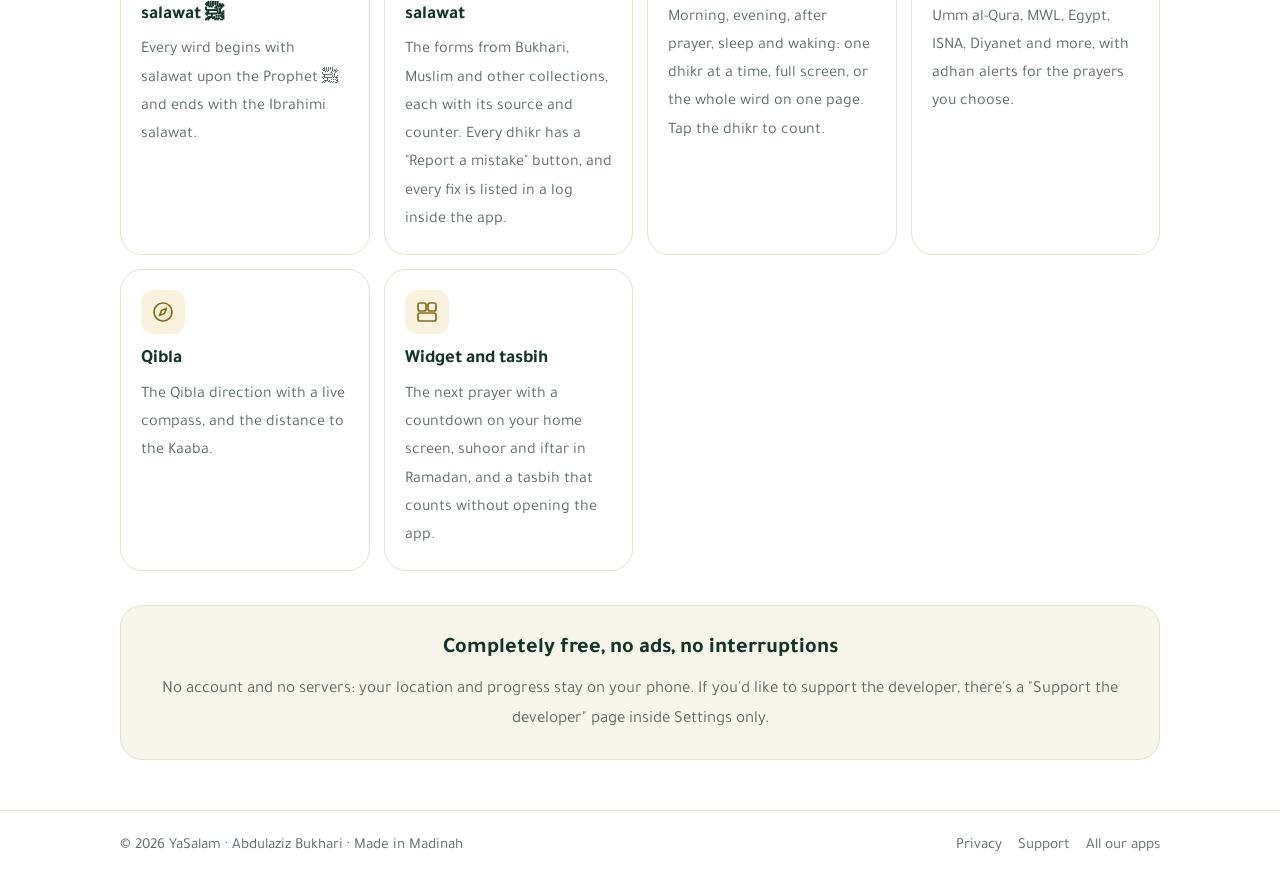
==== commit 558600e0: "FAQ: «ادعم المطوّر» wording; hero gold matches the app Co-Authored-By: Claude Opus 5.5 <noreply@anth" ====
--- a/index.html
+++ b/index.html
@@ -33,9 +33,9 @@
 <main>
 <section class="hero"><div class="wrap">
   <svg class="arch" viewBox="0 0 760 380" fill="none" aria-hidden="true">
-  <path d="M90 380V190C90 110 230 70 380 10C530 70 670 110 670 190V380" stroke="#D4AF37" stroke-width="1.4" opacity=".7"/>
+  <path d="M90 380V190C90 110 230 70 380 10C530 70 670 110 670 190V380" stroke="#C29D55" stroke-width="1.4" opacity=".7"/>
   <path d="M140 380V200C140 135 260 100 380 52C500 100 620 135 620 200V380" stroke="#1A5B42" stroke-width="1" opacity=".35"/>
-  <path d="M40 380V180C40 95 210 50 380 -20C550 50 720 95 720 180V380" stroke="#D4AF37" stroke-width=".8" opacity=".35"/>
+  <path d="M40 380V180C40 95 210 50 380 -20C550 50 720 95 720 180V380" stroke="#C29D55" stroke-width=".8" opacity=".35"/>
 </svg>
   <img class="icon" src="img/icon-512.png" alt="" width="120" height="120">
   <h1><span class="ar">ياسلام</span><span class="en">YaSalam</span></h1>
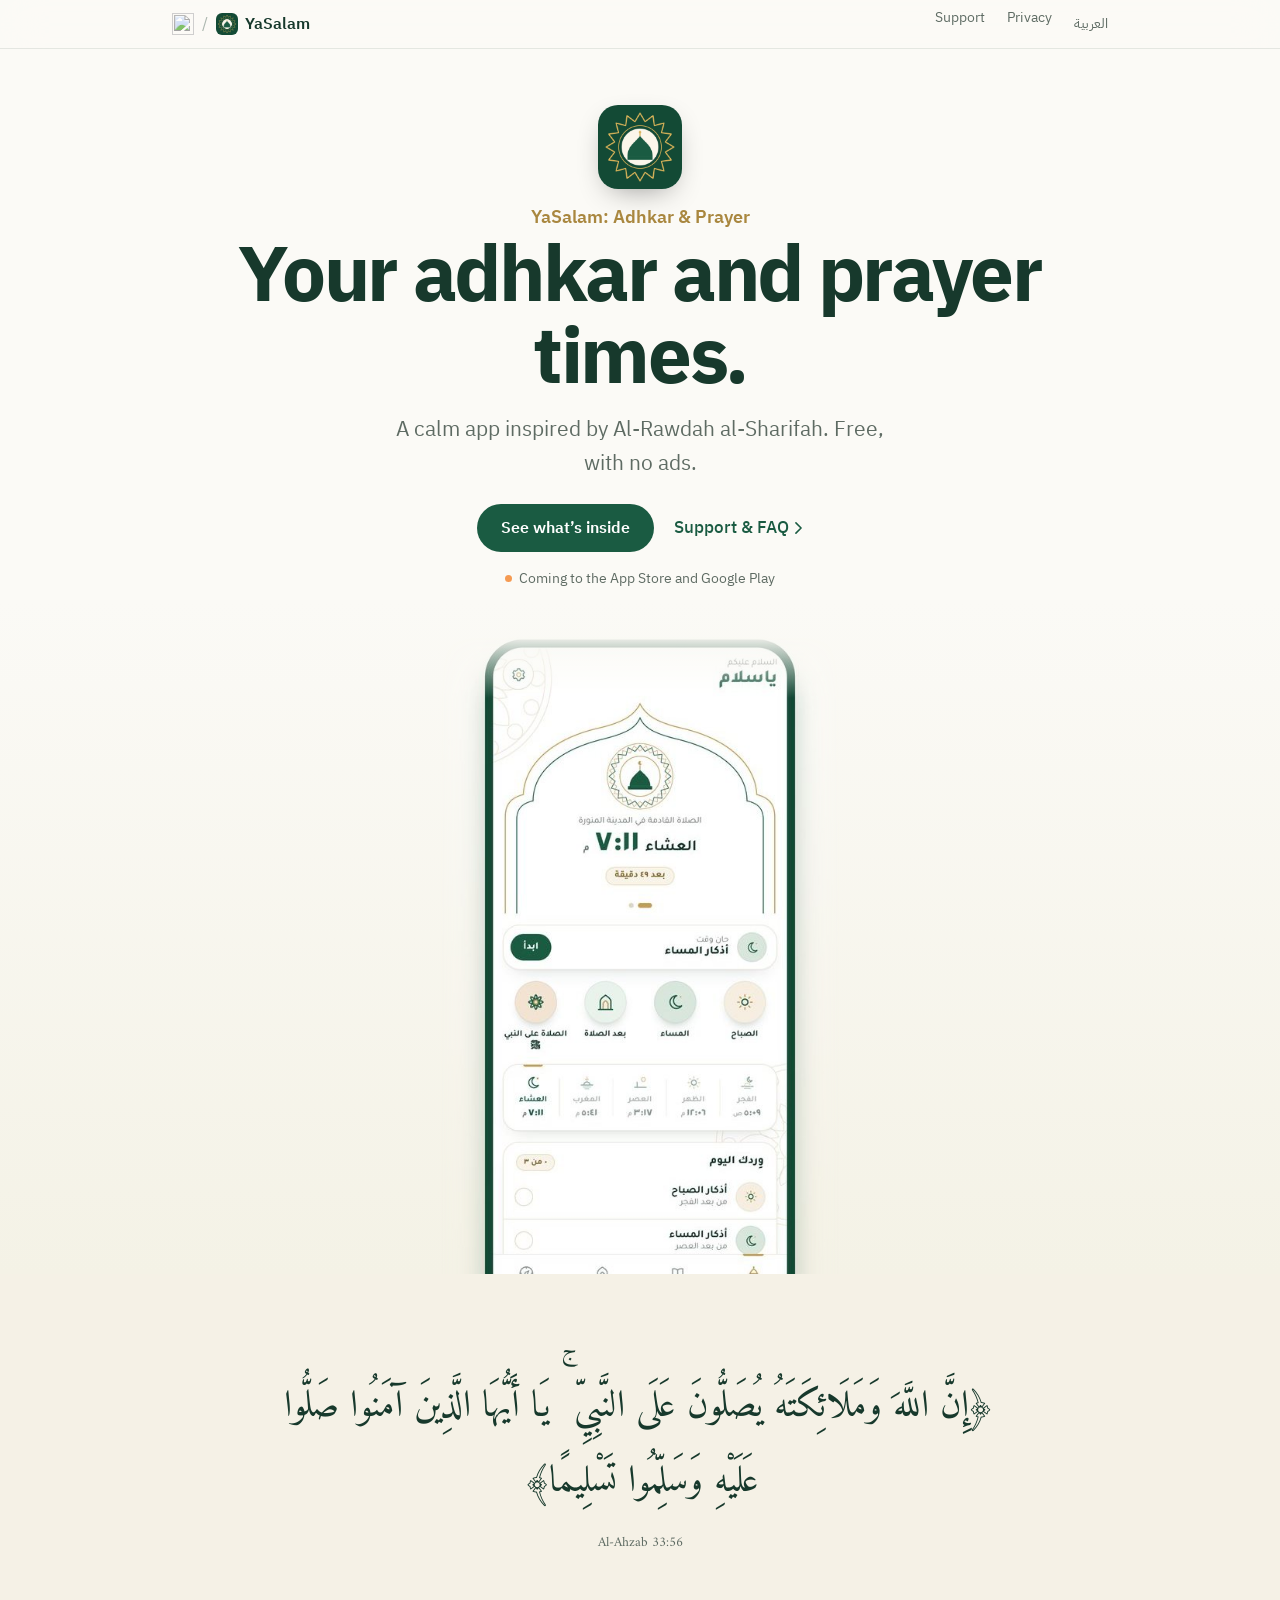
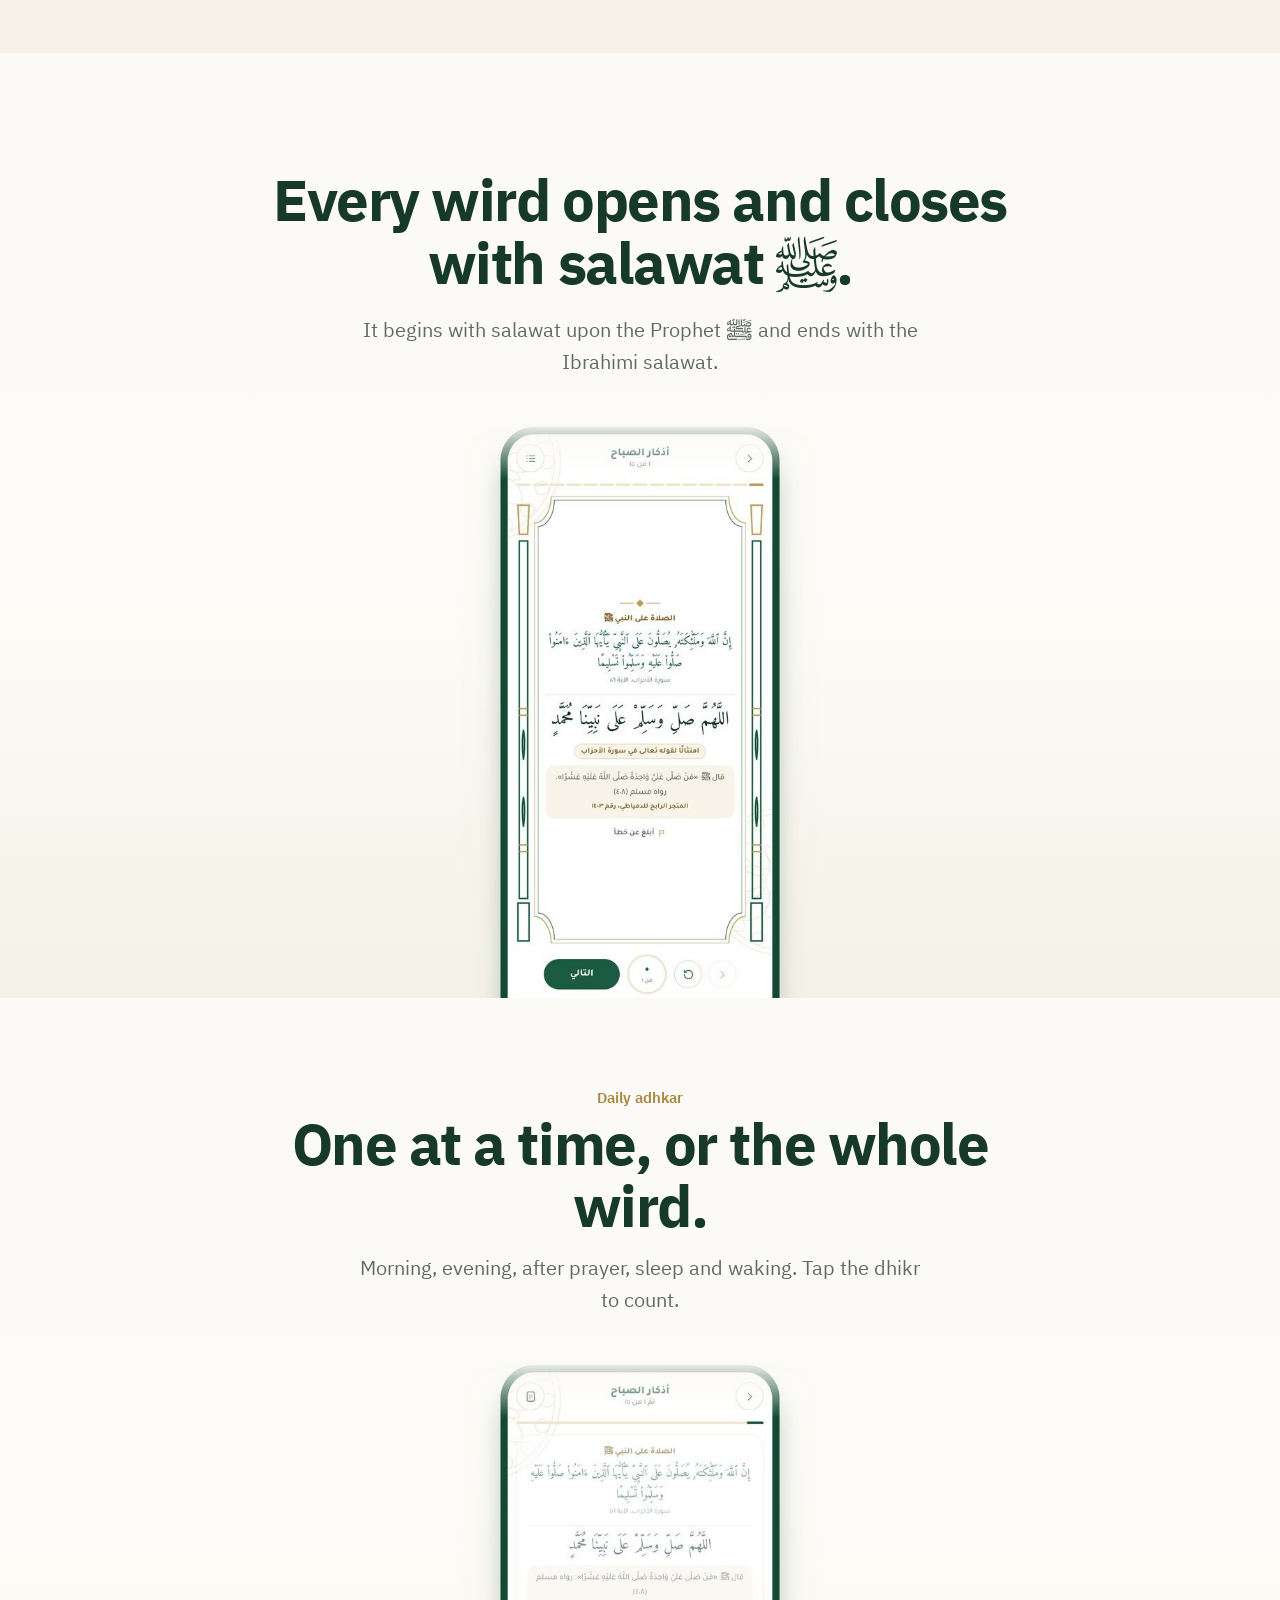
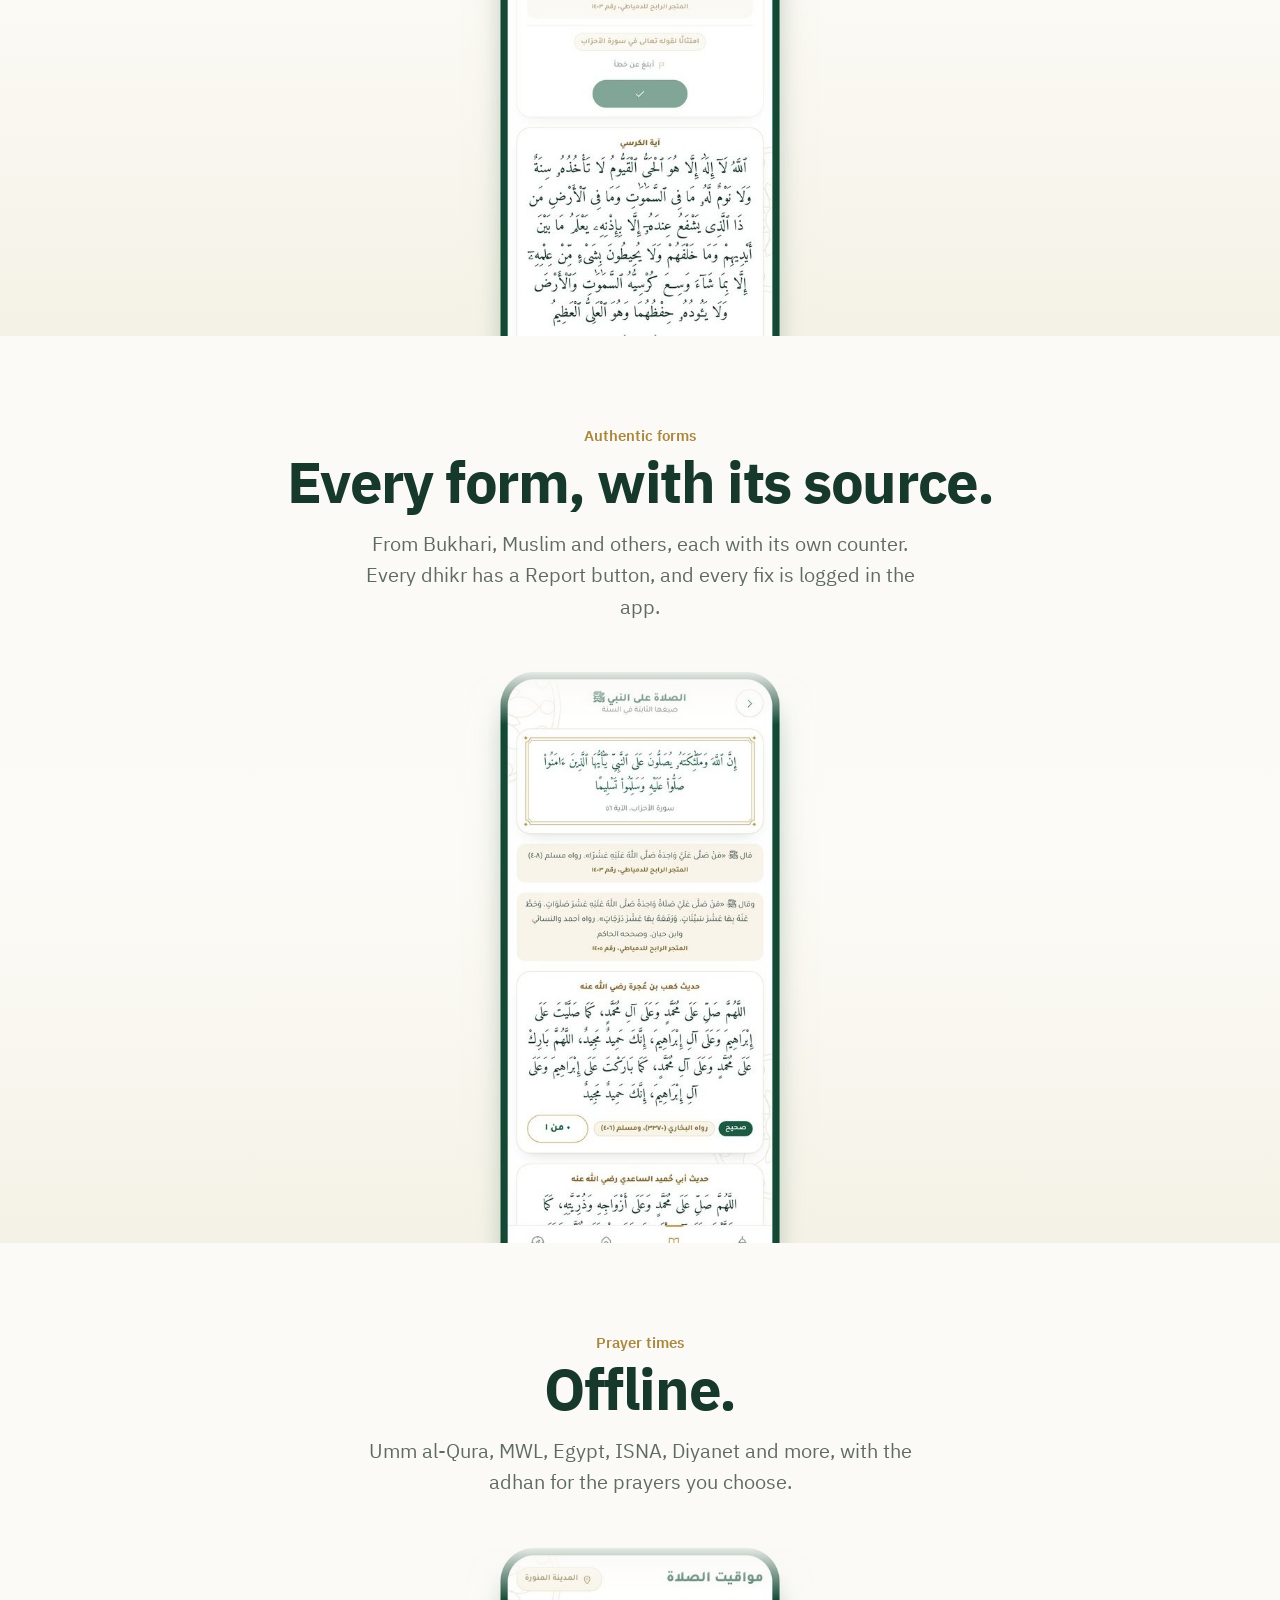
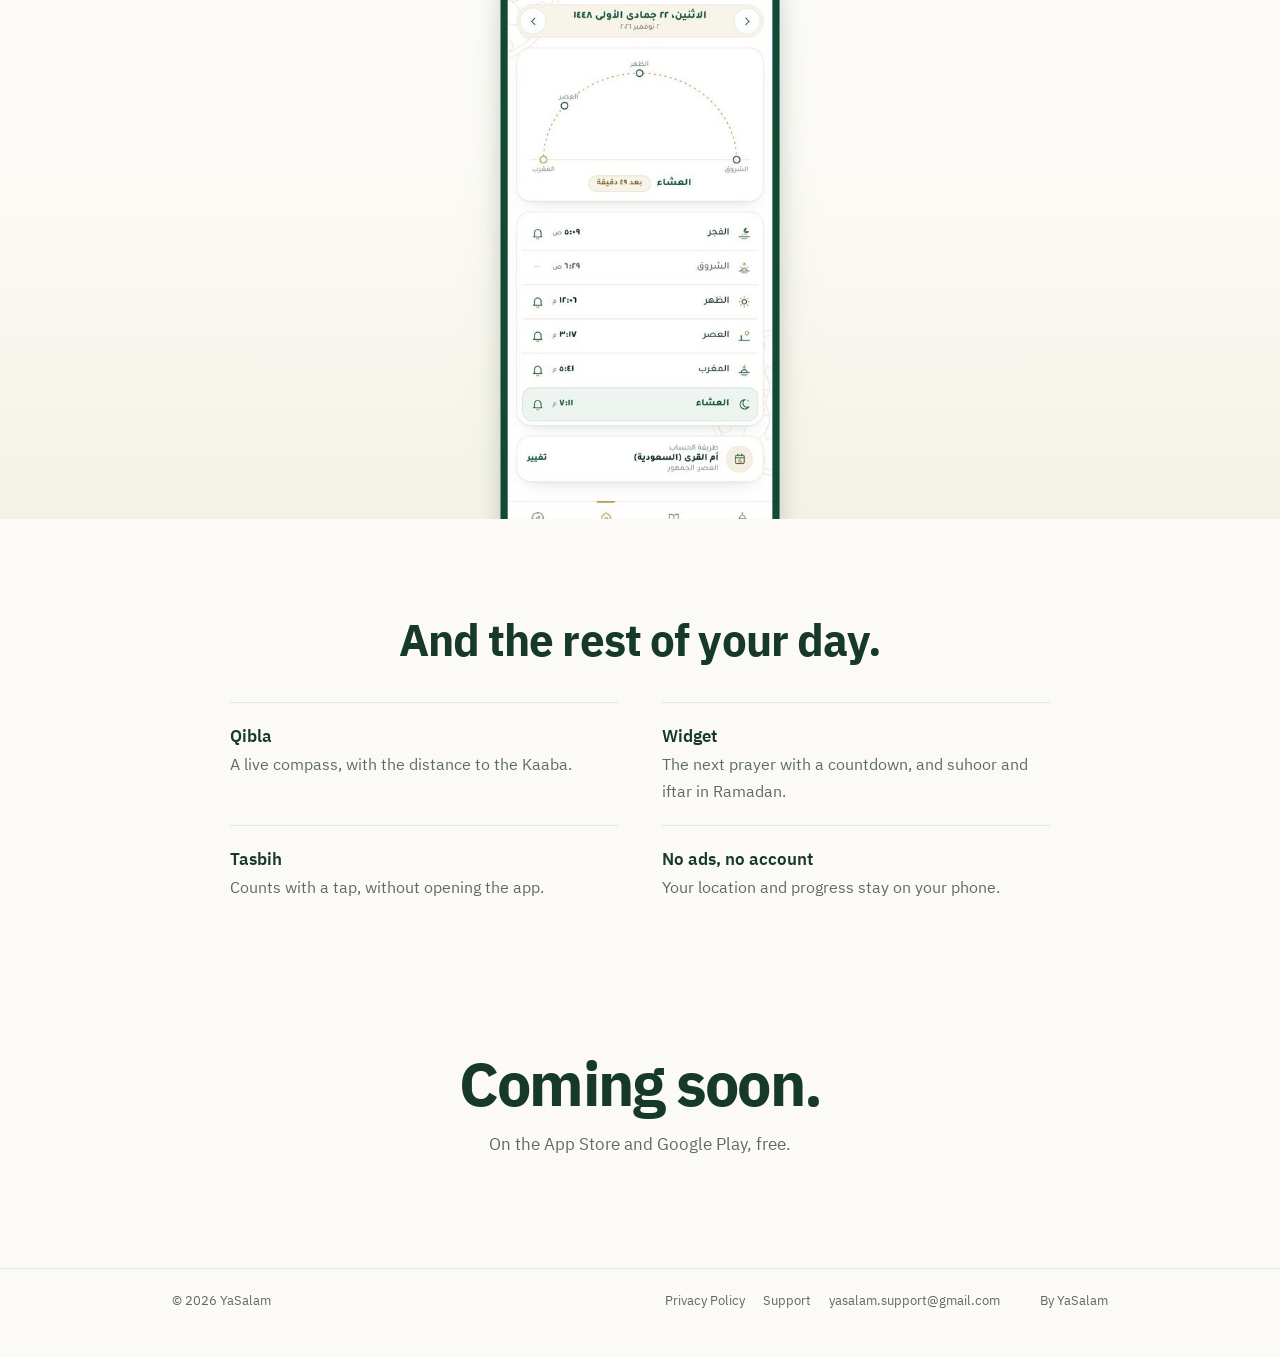
==== commit 4fd63344: "Landing page redesign: one idea per screen, plainer copy Co-Authored-By: Claude Opus 5.5 <noreply@an" ====
--- a/index.html
+++ b/index.html
@@ -5,25 +5,31 @@
 <meta name="viewport" content="width=device-width, initial-scale=1, viewport-fit=cover">
 <title>ياسلام · YaSalam — أذكار ومواقيت الصلاة والقبلة</title>
 <meta name="description" content="ياسلام: أذكار الصباح والمساء تبدأ وتُختم بالصلاة على النبي ﷺ، مواقيت صلاة بدون إنترنت، القبلة، وودجت. مجاني بلا إعلانات. YaSalam: adhkar, offline prayer times and Qibla.">
-<meta name="theme-color" content="#FFFFFF" media="(prefers-color-scheme: light)">
-<meta name="theme-color" content="#0F2A20" media="(prefers-color-scheme: dark)">
+<meta name="theme-color" content="#FBFAF6">
 <meta property="og:title" content="ياسلام · YaSalam — أذكار ومواقيت الصلاة والقبلة">
-<meta property="og:description" content="ياسلام: أذكار الصباح والمساء تبدأ وتُختم بالصلاة على النبي ﷺ، مواقيت صلاة بدون إنترنت، القبلة، وودجت. مجاني بلا إعلانات. YaSalam: adhkar, offline prayer times and Qibla.">
+<meta property="og:description" content="أذكارك ومواقيت صلاتك، بلا إعلانات · Your adhkar and prayer times, no ads">
 <meta property="og:image" content="https://bukhaa0s-cyber.github.io/yasalam-app/img/og-ar.jpg">
 <meta property="og:type" content="website">
+<meta name="twitter:card" content="summary_large_image">
 <link rel="icon" href="img/favicon.png">
 <link rel="apple-touch-icon" href="img/apple-touch-icon.png">
 <link rel="preconnect" href="https://fonts.googleapis.com">
 <link rel="preconnect" href="https://fonts.gstatic.com" crossorigin>
-<link href="https://fonts.googleapis.com/css2?family=Amiri:wght@400;700&family=Tajawal:wght@400;500;700;800&display=swap" rel="stylesheet">
-<link rel="stylesheet" href="site.css">
+<link href="https://fonts.googleapis.com/css2?family=IBM+Plex+Sans+Arabic:wght@400;500;600;700&family=Amiri:wght@400;700&display=swap" rel="stylesheet">
+<link rel="stylesheet" href="look.css?v=1">
+<style>:root{--b1:#FBFAF6;--b2:#F5F1E6;--hbg:linear-gradient(180deg,#FBFAF6 0%,#FBFAF6 45%,#f4f2e6 100%);--fg:#17392C;--muted:#5E6B63;--hair:rgba(23,57,44,.1);--navbg:rgba(251,250,246,.78);--eb:#A9873F;--lk:#1A5B42;--pbg:#1A5B42;--ptx:#fff}</style>
+<script>document.documentElement.classList.add('js')</script>
 <script src="lang.js"></script>
 </head>
 <body>
-<header class="top"><div class="wrap">
-  <a class="brand" href="./"><img src="img/icon-512.png" alt="" width="38" height="38"><span class="ar">ياسلام</span><span class="en">YaSalam</span></a>
-  <nav class="nav">
-    <a class="hide-sm" href="./#features"><span class="ar">المزايا</span><span class="en">Features</span></a>
+
+<header class="nav"><div class="wrap">
+  <div class="crumb">
+    <a class="home" href="https://bukhaa0s-cyber.github.io/" aria-label="ياسلام · كل التطبيقات"><img src="https://bukhaa0s-cyber.github.io/img/yasalam-mark.svg?v=4" alt="" width="22" height="22"></a>
+    <span class="sep">/</span>
+    <a class="app" href="./"><img src="img/icon-512.png" alt="" width="22" height="22"><span class="ar">ياسلام</span><span class="en">YaSalam</span></a>
+  </div>
+  <nav class="links">
     <a href="support.html"><span class="ar">الدعم</span><span class="en">Support</span></a>
     <a class="hide-sm" href="privacy.html"><span class="ar">الخصوصية</span><span class="en">Privacy</span></a>
     <button class="lang" onclick="toggleLang()"><span class="ar">English</span><span class="en">العربية</span></button>
@@ -31,37 +37,74 @@
 </div></header>
 
 <main>
-<section class="hero"><div class="wrap">
-  <svg class="arch" viewBox="0 0 760 380" fill="none" aria-hidden="true">
-  <path d="M90 380V190C90 110 230 70 380 10C530 70 670 110 670 190V380" stroke="#C29D55" stroke-width="1.4" opacity=".7"/>
-  <path d="M140 380V200C140 135 260 100 380 52C500 100 620 135 620 200V380" stroke="#1A5B42" stroke-width="1" opacity=".35"/>
-  <path d="M40 380V180C40 95 210 50 380 -20C550 50 720 95 720 180V380" stroke="#C29D55" stroke-width=".8" opacity=".35"/>
-</svg>
-  <img class="icon" src="img/icon-512.png" alt="" width="120" height="120">
-  <h1><span class="ar">ياسلام</span><span class="en">YaSalam</span></h1>
-  <p class="sub"><span class="ar">أذكارك ومواقيت صلاتك في تطبيق هادئ، مستوحى من جمال الروضة الشريفة.</span><span class="en">Your adhkar and prayer times in one calm app, inspired by the beauty of Al-Rawdah al-Sharifah.</span></p>
-  <p class="verse">﴿إِنَّ اللَّهَ وَمَلَائِكَتَهُ يُصَلُّونَ عَلَى النَّبِيِّ ۚ يَا أَيُّهَا الَّذِينَ آمَنُوا صَلُّوا عَلَيْهِ وَسَلِّمُوا تَسْلِيمًا﴾<small><span class="ar">سورة الأحزاب: ٥٦</span><span class="en">Al-Ahzab 33:56</span></small></p>
-  <div class="cta"><a class="btn" href="#features"><span class="ar">اكتشف المزايا</span><span class="en">See the features</span></a><a class="btn ghost" href="support.html"><span class="ar">الدعم والأسئلة</span><span class="en">Support & FAQ</span></a></div>
-  <div class="soon"><i></i><span class="ar">قريباً على App Store وGoogle Play</span><span class="en">Coming soon to the App Store and Google Play</span></div>
+<section class="hero">
+  <img class="icon rv" src="img/icon-512.png" alt="" width="84" height="84">
+  <p class="name rv"><span class="ar">ياسلام: أذكار ومواقيت</span><span class="en">YaSalam: Adhkar &amp; Prayer</span></p>
+  <h1 class="rv"><span class="ar">أذكارك ومواقيت صلاتك.</span><span class="en">Your adhkar and prayer times.</span></h1>
+  <p class="sub rv"><span class="ar">تطبيق هادئ مستوحى من الروضة الشريفة. مجاني، وبلا إعلانات.</span><span class="en">A calm app inspired by Al-Rawdah al-Sharifah. Free, with no ads.</span></p>
+  <div class="cta rv"><a class="pill" href="#more"><span class="ar">شاهد المزايا</span><span class="en">See what’s inside</span></a><a class="go" href="support.html"><span class="ar">الدعم والأسئلة</span><span class="en">Support &amp; FAQ</span></a></div>
+  <p class="status soon rv"><i></i><span class="ar">قريباً على App Store وGoogle Play</span><span class="en">Coming to the App Store and Google Play</span></p>
+  <div class="phone rv"><img src="shots/phone/ar-1.jpg" alt="الشاشة الرئيسية" width="516" height="826" loading="lazy"></div>
+</section>
+<section class="statement"><p class="verse rv" dir="rtl" lang="ar">﴿إِنَّ اللَّهَ وَمَلَائِكَتَهُ يُصَلُّونَ عَلَى النَّبِيِّ ۚ يَا أَيُّهَا الَّذِينَ آمَنُوا صَلُّوا عَلَيْهِ وَسَلِّمُوا تَسْلِيمًا﴾<small><span class="ar">سورة الأحزاب: ٥٦</span><span class="en">Al-Ahzab 33:56</span></small></p></section>
+
+<section class="feat" style="background:linear-gradient(180deg,#FBFAF6 0%,#FBFAF6 34%,#fcfbf7 58%,#f4f2e6 100%)">
+  <p class="eyebrow rv"><span class="ar">الصلاة على النبي <span class="saw">ﷺ</span></span><span class="en">Salawat <span class="saw">ﷺ</span></span></p>
+  <h2 class="rv"><span class="ar">كل ورد يبدأ ويُختم بالصلاة على النبي <span class="saw">ﷺ</span>.</span><span class="en">Every wird opens and closes with salawat <span class="saw">ﷺ</span>.</span></h2>
+  <p class="line rv"><span class="ar">يُفتتح بالصلاة على النبي ﷺ، ويُختم بالصلاة الإبراهيمية.</span><span class="en">It begins with salawat upon the Prophet ﷺ and ends with the Ibrahimi salawat.</span></p>
+  <div class="phone rv"><img src="shots/phone/ar-2.jpg" alt="" width="516" height="826" loading="lazy"></div>
+</section>
+
+<section class="feat" style="background:linear-gradient(180deg,#FBFAF6 0%,#FBFAF6 34%,#fcfbf7 58%,#f4f2e6 100%)">
+  <p class="eyebrow rv"><span class="ar">أذكار اليوم</span><span class="en">Daily adhkar</span></p>
+  <h2 class="rv"><span class="ar">ذكراً بذكر، أو الورد كاملاً.</span><span class="en">One at a time, or the whole wird.</span></h2>
+  <p class="line rv"><span class="ar">الصباح والمساء وبعد الصلاة والنوم والاستيقاظ. تعدّ بلمسة على الذكر.</span><span class="en">Morning, evening, after prayer, sleep and waking. Tap the dhikr to count.</span></p>
+  <div class="phone rv"><img src="shots/phone/ar-3.jpg" alt="" width="516" height="826" loading="lazy"></div>
+</section>
+
+<section class="feat" style="background:linear-gradient(180deg,#FBFAF6 0%,#FBFAF6 34%,#fcfbf7 58%,#f4f2e6 100%)">
+  <p class="eyebrow rv"><span class="ar">صيغ ثابتة</span><span class="en">Authentic forms</span></p>
+  <h2 class="rv"><span class="ar">كل صيغة بمصدرها.</span><span class="en">Every form, with its source.</span></h2>
+  <p class="line rv"><span class="ar">من الصحيحين وغيرهما، مع عدّاد لكل صيغة. وتحت كل ذكر زر «أبلغ عن خطأ»، وكل تصحيح يُسجَّل داخل التطبيق.</span><span class="en">From Bukhari, Muslim and others, each with its own counter. Every dhikr has a Report button, and every fix is logged in the app.</span></p>
+  <div class="phone rv"><img src="shots/phone/ar-4.jpg" alt="" width="516" height="826" loading="lazy"></div>
+</section>
+
+<section class="feat" style="background:linear-gradient(180deg,#FBFAF6 0%,#FBFAF6 34%,#fcfbf7 58%,#f4f2e6 100%)">
+  <p class="eyebrow rv"><span class="ar">مواقيت الصلاة</span><span class="en">Prayer times</span></p>
+  <h2 class="rv"><span class="ar">بدون إنترنت.</span><span class="en">Offline.</span></h2>
+  <p class="line rv"><span class="ar">أم القرى، ورابطة العالم الإسلامي، والهيئة المصرية، وISNA، وديانت، وغيرها. مع الأذان للصلوات التي تختارها.</span><span class="en">Umm al-Qura, MWL, Egypt, ISNA, Diyanet and more, with the adhan for the prayers you choose.</span></p>
+  <div class="phone rv"><img src="shots/phone/ar-5.jpg" alt="" width="516" height="826" loading="lazy"></div>
+</section>
+
+<section class="more" id="more"><div class="wrap">
+  <h2 class="rv"><span class="ar">وكل ما تحتاجه في يومك.</span><span class="en">And the rest of your day.</span></h2>
+  <ul class="rv"><li><b><span class="ar">القبلة</span><span class="en">Qibla</span></b><span class="d"><span class="ar">بالبوصلة، مع المسافة إلى الكعبة المشرفة.</span><span class="en">A live compass, with the distance to the Kaaba.</span></span></li><li><b><span class="ar">ودجت</span><span class="en">Widget</span></b><span class="d"><span class="ar">الصلاة القادمة بعدّ تنازلي، والسحور والإفطار في رمضان.</span><span class="en">The next prayer with a countdown, and suhoor and iftar in Ramadan.</span></span></li><li><b><span class="ar">سبحة</span><span class="en">Tasbih</span></b><span class="d"><span class="ar">تعدّ بلمسة دون أن تفتح التطبيق.</span><span class="en">Counts with a tap, without opening the app.</span></span></li><li><b><span class="ar">بلا إعلانات وبلا حساب</span><span class="en">No ads, no account</span></b><span class="d"><span class="ar">موقعك وأورادك تبقى على جوالك.</span><span class="en">Your location and progress stay on your phone.</span></span></li></ul>
 </div></section>
-<div class="shots"><img class="ar" src="shots/ar-1.jpg" alt="" loading="lazy" width="258" height="559"><img class="ar" src="shots/ar-2.jpg" alt="" loading="lazy" width="258" height="559"><img class="ar" src="shots/ar-3.jpg" alt="" loading="lazy" width="258" height="559"><img class="ar" src="shots/ar-4.jpg" alt="" loading="lazy" width="258" height="559"><img class="ar" src="shots/ar-5.jpg" alt="" loading="lazy" width="258" height="559"><img class="ar" src="shots/ar-6.jpg" alt="" loading="lazy" width="258" height="559"><img class="en" src="shots/en-1.jpg" alt="" loading="lazy" width="258" height="559"><img class="en" src="shots/en-2.jpg" alt="" loading="lazy" width="258" height="559"><img class="en" src="shots/en-3.jpg" alt="" loading="lazy" width="258" height="559"><img class="en" src="shots/en-4.jpg" alt="" loading="lazy" width="258" height="559"><img class="en" src="shots/en-5.jpg" alt="" loading="lazy" width="258" height="559"><img class="en" src="shots/en-6.jpg" alt="" loading="lazy" width="258" height="559"></div>
-<section id="features"><div class="wrap">
-  <h2 class="sec"><span class="ar">ما الذي يميّز ياسلام؟</span><span class="en">What makes YaSalam different?</span></h2>
-  <p class="sec"><span class="ar">بالعربي أولاً، ولكل مسلم حول العالم.</span><span class="en">Arabic first, for Muslims everywhere.</span></p>
-  <div class="grid"><div class="f"><div class="e"><svg viewBox="0 0 24 24" fill="none" stroke="currentColor" stroke-width="1.7" stroke-linecap="round" stroke-linejoin="round"><path d="M12 2l2.4 4.2 4.7-1.1-1.1 4.7L22 12l-4 2.4 1.1 4.7-4.7-1.1L12 22l-2.4-4-4.7 1.1 1.1-4.7L2 12l4-2.4L4.9 4.9l4.7 1.1z"/></svg></div><h3><span class="ar">يبدأ ويُختم بالصلاة على النبي ﷺ</span><span class="en">Opens and closes with salawat ﷺ</span></h3><p><span class="ar">كل ورد يُفتتح بالصلاة على النبي ﷺ ويُختم بالصلاة الإبراهيمية.</span><span class="en">Every wird begins with salawat upon the Prophet ﷺ and ends with the Ibrahimi salawat.</span></p></div><div class="f"><div class="e"><svg viewBox="0 0 24 24" fill="none" stroke="currentColor" stroke-width="1.7" stroke-linecap="round" stroke-linejoin="round"><path d="M4 19V8a8 8 0 0 1 16 0v11"/><path d="M8 19v-7a4 4 0 0 1 8 0v7"/><path d="M2 19h20"/></svg></div><h3><span class="ar">صيغ الصلاة على النبي ﷺ</span><span class="en">Authentic forms of salawat</span></h3><p><span class="ar">الصيغ الثابتة في الصحيحين وغيرهما، مع المصدر وعدّاد لكل صيغة. ولكل ذكر زر «أبلغ عن خطأ»، وكل تصحيح يُعلن في سجل داخل التطبيق.</span><span class="en">The forms from Bukhari, Muslim and other collections, each with its source and counter. Every dhikr has a "Report a mistake" button, and every fix is listed in a log inside the app.</span></p></div><div class="f"><div class="e"><svg viewBox="0 0 24 24" fill="none" stroke="currentColor" stroke-width="1.7" stroke-linecap="round" stroke-linejoin="round"><circle cx="12" cy="12" r="9"/><path d="M12 7v5l3 2"/></svg></div><h3><span class="ar">أذكار اليوم كاملة</span><span class="en">Every daily adhkar</span></h3><p><span class="ar">الصباح والمساء وبعد الصلاة والنوم والاستيقاظ: ذكرًا بذكر بملء الشاشة أو الوِرد كاملًا في صفحة، وتعدّ بلمسة على الذكر.</span><span class="en">Morning, evening, after prayer, sleep and waking: one dhikr at a time, full screen, or the whole wird on one page. Tap the dhikr to count.</span></p></div><div class="f"><div class="e"><svg viewBox="0 0 24 24" fill="none" stroke="currentColor" stroke-width="1.7" stroke-linecap="round" stroke-linejoin="round"><path d="M12 3v2M12 19v2M5 12H3M21 12h-2M6.3 6.3 4.9 4.9M19.1 19.1l-1.4-1.4M6.3 17.7l-1.4 1.4M19.1 4.9l-1.4 1.4"/><circle cx="12" cy="12" r="4"/></svg></div><h3><span class="ar">مواقيت بدون إنترنت</span><span class="en">Offline prayer times</span></h3><p><span class="ar">أم القرى ورابطة العالم الإسلامي والهيئة المصرية وISNA وديانت وغيرها، مع تنبيه الأذان.</span><span class="en">Umm al-Qura, MWL, Egypt, ISNA, Diyanet and more, with adhan alerts for the prayers you choose.</span></p></div><div class="f"><div class="e"><svg viewBox="0 0 24 24" fill="none" stroke="currentColor" stroke-width="1.7" stroke-linecap="round" stroke-linejoin="round"><circle cx="12" cy="12" r="9"/><path d="m15.5 8.5-2 5-5 2 2-5z"/></svg></div><h3><span class="ar">القبلة</span><span class="en">Qibla</span></h3><p><span class="ar">اتجاه القبلة بالبوصلة، والمسافة إلى الكعبة المشرفة.</span><span class="en">The Qibla direction with a live compass, and the distance to the Kaaba.</span></p></div><div class="f"><div class="e"><svg viewBox="0 0 24 24" fill="none" stroke="currentColor" stroke-width="1.7" stroke-linecap="round" stroke-linejoin="round"><rect x="3" y="3" width="8" height="8" rx="2"/><rect x="13" y="3" width="8" height="8" rx="2"/><rect x="3" y="13" width="18" height="8" rx="2"/></svg></div><h3><span class="ar">ودجت وسبحة</span><span class="en">Widget and tasbih</span></h3><p><span class="ar">الصلاة القادمة مع العدّ التنازلي على الشاشة الرئيسية، وفي رمضان السحور والإفطار، وسبحة تعدّ بلمسة دون فتح التطبيق.</span><span class="en">The next prayer with a countdown on your home screen, suhoor and iftar in Ramadan, and a tasbih that counts without opening the app.</span></p></div></div>
-  <div class="free">
-    <h3><span class="ar">مجاني بالكامل، بلا إعلانات وبلا مقاطعة</span><span class="en">Completely free, no ads, no interruptions</span></h3>
-    <p><span class="ar">لا حساب ولا خوادم: موقعك وأورادك تبقى على جهازك. ومن أحب أن يدعم المطوّر يجد صفحة «ادعم المطوّر» داخل الإعدادات فقط.</span><span class="en">No account and no servers: your location and progress stay on your phone. If you'd like to support the developer, there's a "Support the developer" page inside Settings only.</span></p>
-  </div>
-</div></section>
+
+<section class="closing">
+  <h2 class="rv"><span class="ar">قريباً.</span><span class="en">Coming soon.</span></h2>
+  <p class="rv"><span class="ar">على App Store وGoogle Play، مجاناً.</span><span class="en">On the App Store and Google Play, free.</span></p>
+  
+</section>
 </main>
-<footer><div class="wrap">
-  <span>© 2026 <span class="ar">ياسلام · عبدالعزيز بخاري · صُنع في المدينة المنورة</span><span class="en">YaSalam · Abdulaziz Bukhari · Made in Madinah</span></span>
-  <span class="links">
-    <a href="privacy.html"><span class="ar">سياسة الخصوصية</span><span class="en">Privacy</span></a>
+
+<footer><div class="wrap row">
+  <span>© 2026 <span class="ar">ياسلام</span><span class="en">YaSalam</span></span>
+  <nav>
+    <a href="privacy.html"><span class="ar">سياسة الخصوصية</span><span class="en">Privacy Policy</span></a>
     <a href="support.html"><span class="ar">الدعم</span><span class="en">Support</span></a>
-    <a href="/"><span class="ar">كل تطبيقاتنا</span><span class="en">All our apps</span></a>
-  </span>
+    <a href="mailto:yasalam.support@gmail.com" dir="ltr">yasalam.support@gmail.com</a>
+    <a class="by" href="https://bukhaa0s-cyber.github.io/"><img src="https://bukhaa0s-cyber.github.io/img/mark-light-96.png?v=4" alt="" width="16" height="16"><span class="ar">من ياسلام</span><span class="en">By YaSalam</span></a>
+  </nav>
 </div></footer>
+
+<script>
+(function(){
+  var els=document.querySelectorAll('.rv');
+  if(!('IntersectionObserver' in window)){els.forEach(function(e){e.classList.add('in')});return}
+  var io=new IntersectionObserver(function(es){es.forEach(function(e){if(e.isIntersecting){e.target.classList.add('in');io.unobserve(e.target)}})},{rootMargin:'0px 0px -8% 0px'});
+  els.forEach(function(e){io.observe(e)});
+})();
+</script>
 </body>
 </html>
--- a/look.css
+++ b/look.css
@@ -0,0 +1,98 @@
+/* YaSalam app pages: one idea per screen, the app carries the colour, the page stays quiet. */
+*{box-sizing:border-box}
+html{-webkit-text-size-adjust:100%;scroll-behavior:smooth}
+body{margin:0;background:var(--b1);color:var(--fg);
+  font:17px/1.6 -apple-system,BlinkMacSystemFont,'SF Pro Text','SF Arabic','IBM Plex Sans Arabic','Segoe UI',Roboto,sans-serif;
+  -webkit-font-smoothing:antialiased}
+html[data-l='ar'] body{line-height:1.75}
+a{color:inherit;text-decoration:none}
+img{display:block;max-width:100%}
+html[data-l='ar'] .en,html[data-l='en'] .ar{display:none!important}
+.wrap{max-width:980px;margin:0 auto;padding:0 22px}
+
+/* nav */
+.nav{position:sticky;top:0;z-index:20;background:var(--navbg);backdrop-filter:saturate(180%) blur(20px);-webkit-backdrop-filter:saturate(180%) blur(20px);border-bottom:1px solid var(--hair)}
+.nav .wrap{height:48px;display:flex;align-items:center;gap:22px;font-size:.82em}
+.crumb{display:flex;align-items:center;gap:8px;font-weight:600;font-size:1.12em}
+.crumb .home{display:flex;opacity:.75}
+.crumb .home:hover{opacity:1}
+.crumb .home img{width:22px;height:22px}
+.crumb .sep{opacity:.35;font-weight:400}
+.crumb .app{display:flex;align-items:center;gap:7px}
+.crumb .app img{width:22px;height:22px;border-radius:6px}
+.nav .links{display:flex;gap:22px;margin-inline-start:auto;color:var(--muted)}
+.nav .links a:hover,.nav .lang:hover{color:var(--fg)}
+.nav .lang{background:none;border:0;padding:6px 0;font:inherit;color:var(--muted);cursor:pointer}
+@media (max-width:560px){.nav .links .hide-sm{display:none}}
+
+/* hero */
+.hero{text-align:center;padding:56px 22px 0;overflow:hidden;background:var(--hbg)}
+.hero .icon{width:84px;height:84px;border-radius:20px;margin:0 auto 14px;box-shadow:0 10px 30px -12px rgba(0,0,0,.45)}
+.hero .name{margin:0;font-size:1.05em;font-weight:600;color:var(--eb)}
+.hero h1{margin:2px auto 0;max-width:820px;font-size:clamp(2.5em,7.4vw,4.6em);line-height:1.12;font-weight:700}
+html[data-l='en'] .hero h1{letter-spacing:-.03em;line-height:1.05}
+.hero .sub{margin:14px auto 0;max-width:520px;font-size:clamp(1.05em,2.2vw,1.25em);color:var(--muted)}
+.cta{display:flex;gap:20px;align-items:center;justify-content:center;flex-wrap:wrap;margin-top:24px}
+.pill{display:inline-flex;align-items:center;padding:11px 24px;border-radius:999px;font-weight:600;font-size:.95em;background:var(--pbg);color:var(--ptx);transition:opacity .2s}
+.pill:hover{opacity:.86}
+.go{font-weight:500;color:var(--lk)}
+.go:hover{text-decoration:underline}
+.go::after{content:'';display:inline-block;width:.42em;height:.72em;margin-inline-start:.35em;background:currentColor;vertical-align:-.04em;
+  -webkit-mask:url("data:image/svg+xml,%3Csvg xmlns='http://www.w3.org/2000/svg' viewBox='0 0 8 14'%3E%3Cpath d='M1 1l6 6-6 6' fill='none' stroke='%23000' stroke-width='1.8' stroke-linecap='round' stroke-linejoin='round'/%3E%3C/svg%3E") center/contain no-repeat;
+          mask:url("data:image/svg+xml,%3Csvg xmlns='http://www.w3.org/2000/svg' viewBox='0 0 8 14'%3E%3Cpath d='M1 1l6 6-6 6' fill='none' stroke='%23000' stroke-width='1.8' stroke-linecap='round' stroke-linejoin='round'/%3E%3C/svg%3E") center/contain no-repeat}
+html[dir=rtl] .go::after{transform:scaleX(-1)}
+.status{margin:16px 0 0;font-size:.82em;color:var(--muted);display:flex;align-items:center;justify-content:center;gap:7px}
+.status i{width:7px;height:7px;border-radius:50%;background:#34C759;flex:none}
+.status.soon i{background:#F59A52}
+
+/* phone rising from the bottom edge */
+.phone{margin:44px auto 0;width:min(360px,84vw);max-height:clamp(420px,62vw,600px);overflow:hidden}
+.hero .phone{width:min(400px,88vw);max-height:clamp(460px,70vw,680px)}
+.phone img{width:100%;height:auto;
+  -webkit-mask-image:linear-gradient(to right,transparent,#000 9%,#000 91%,transparent),linear-gradient(to bottom,transparent,#000 10%);
+  -webkit-mask-composite:source-in;
+          mask-image:linear-gradient(to right,transparent,#000 9%,#000 91%,transparent),linear-gradient(to bottom,transparent,#000 10%);
+          mask-composite:intersect}
+
+/* one feature per screen */
+.feat{text-align:center;padding:88px 22px 0;overflow:hidden}
+.eyebrow{margin:0;font-size:.9em;font-weight:600;color:var(--eb)}
+.feat h2{margin:4px auto 0;max-width:760px;font-size:clamp(2em,5.6vw,3.4em);line-height:1.18;font-weight:700}
+html[data-l='en'] .feat h2{letter-spacing:-.025em;line-height:1.08}
+.feat p.line{margin:14px auto 0;max-width:560px;font-size:clamp(1em,2vw,1.15em);color:var(--muted)}
+
+/* statement (e.g. a verse) */
+.statement{padding:96px 22px;text-align:center;background:var(--b2)}
+.statement .verse{margin:0 auto;max-width:720px;font-family:'Amiri',serif;font-size:clamp(1.5em,4vw,2.2em);line-height:2}
+.statement small{display:block;margin-top:10px;font-size:.85rem;color:var(--muted)}
+
+/* and more */
+.more{padding:96px 0 40px;background:var(--b1)}
+.more h2{margin:0 0 34px;text-align:center;font-size:clamp(1.8em,4.4vw,2.6em);font-weight:700;line-height:1.2}
+html[data-l='en'] .more h2{letter-spacing:-.02em}
+.more ul{list-style:none;margin:0 auto;padding:0;max-width:820px;display:grid;grid-template-columns:1fr 1fr;gap:0 44px}
+.more li{padding:20px 0;border-top:1px solid var(--hair)}
+.more b{display:block;font-weight:600;font-size:1.02em}
+.more span.d{color:var(--muted);font-size:.95em}
+@media (max-width:640px){.more ul{grid-template-columns:1fr}}
+
+/* closing */
+.closing{text-align:center;padding:90px 22px 110px;background:var(--b1)}
+.closing h2{margin:0;font-size:clamp(2.2em,6vw,3.6em);font-weight:700;line-height:1.15}
+html[data-l='en'] .closing h2{letter-spacing:-.03em}
+.closing p{margin:10px auto 0;color:var(--muted);max-width:520px}
+
+footer{border-top:1px solid var(--hair);padding:22px 0 44px;font-size:.78em;color:var(--muted);background:var(--b1)}
+footer .row{display:flex;flex-wrap:wrap;gap:10px 22px;justify-content:space-between}
+footer nav{display:flex;flex-wrap:wrap;gap:6px 18px}
+footer a:hover{color:var(--fg)}
+footer .by{display:inline-flex;align-items:center;gap:6px}
+footer .by img{width:16px;height:16px}
+
+/* quiet entrance */
+.js .rv{opacity:0;transform:translateY(26px);transition:opacity .9s ease,transform .9s cubic-bezier(.2,.7,.2,1)}
+.js .rv.in{opacity:1;transform:none}
+@media (prefers-reduced-motion:reduce){*{transition:none!important;scroll-behavior:auto!important}.js .rv{opacity:1;transform:none}}
+:focus-visible{outline:2px solid var(--eb);outline-offset:3px;border-radius:6px}
+
+.saw{font-family:'Amiri','Noto Naskh Arabic',serif;font-weight:400}
